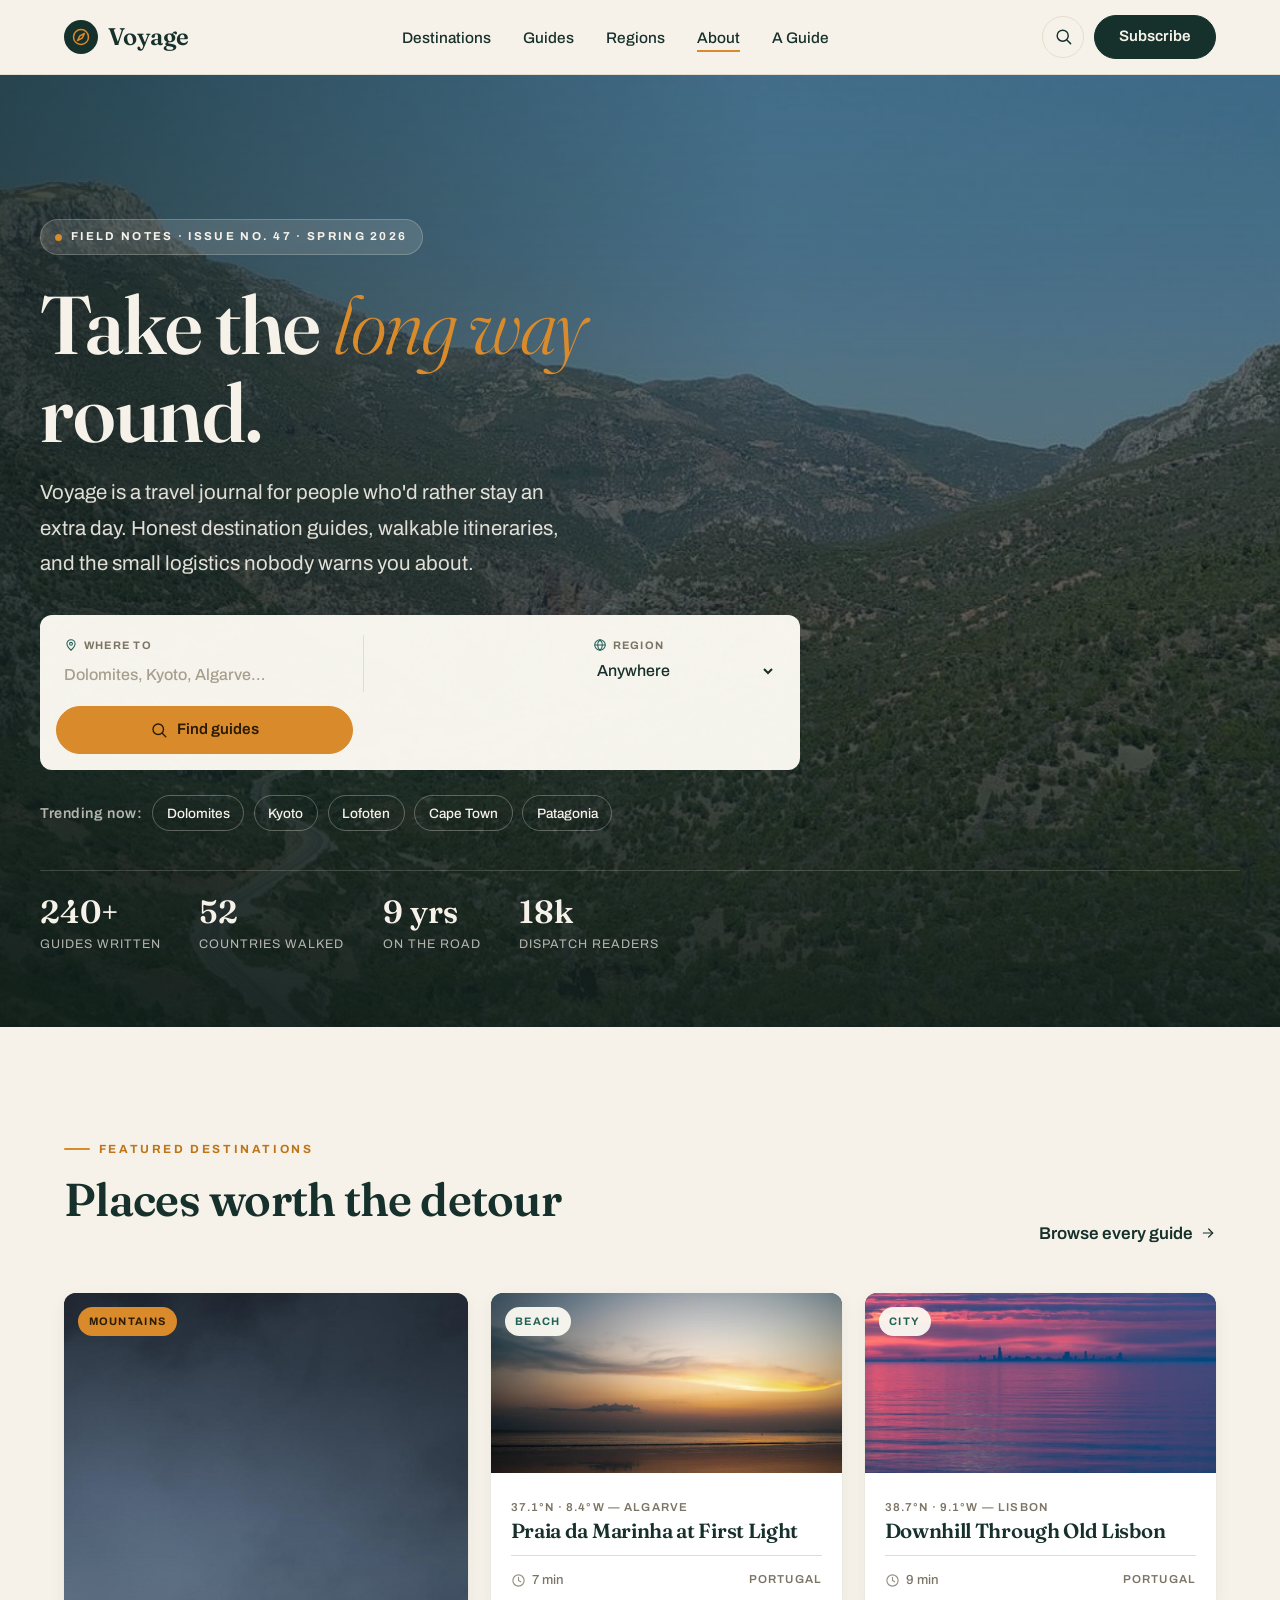
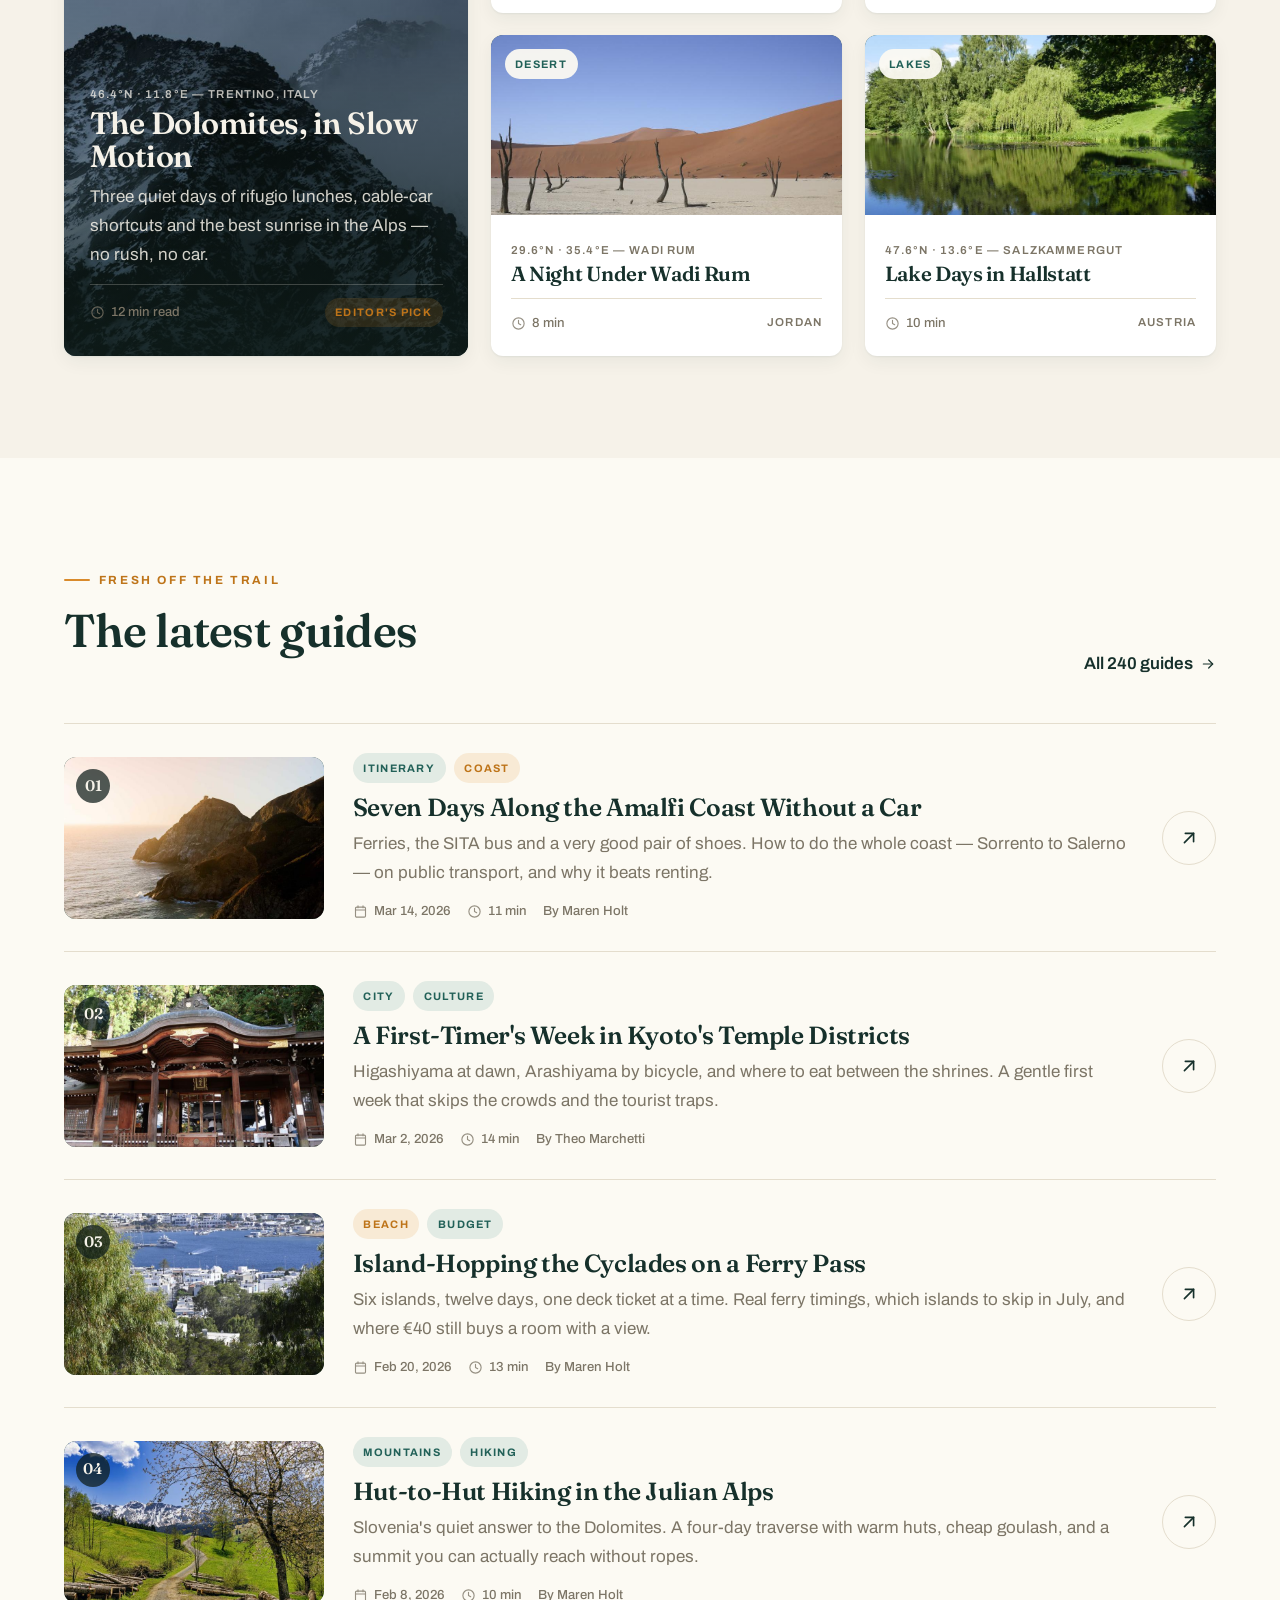
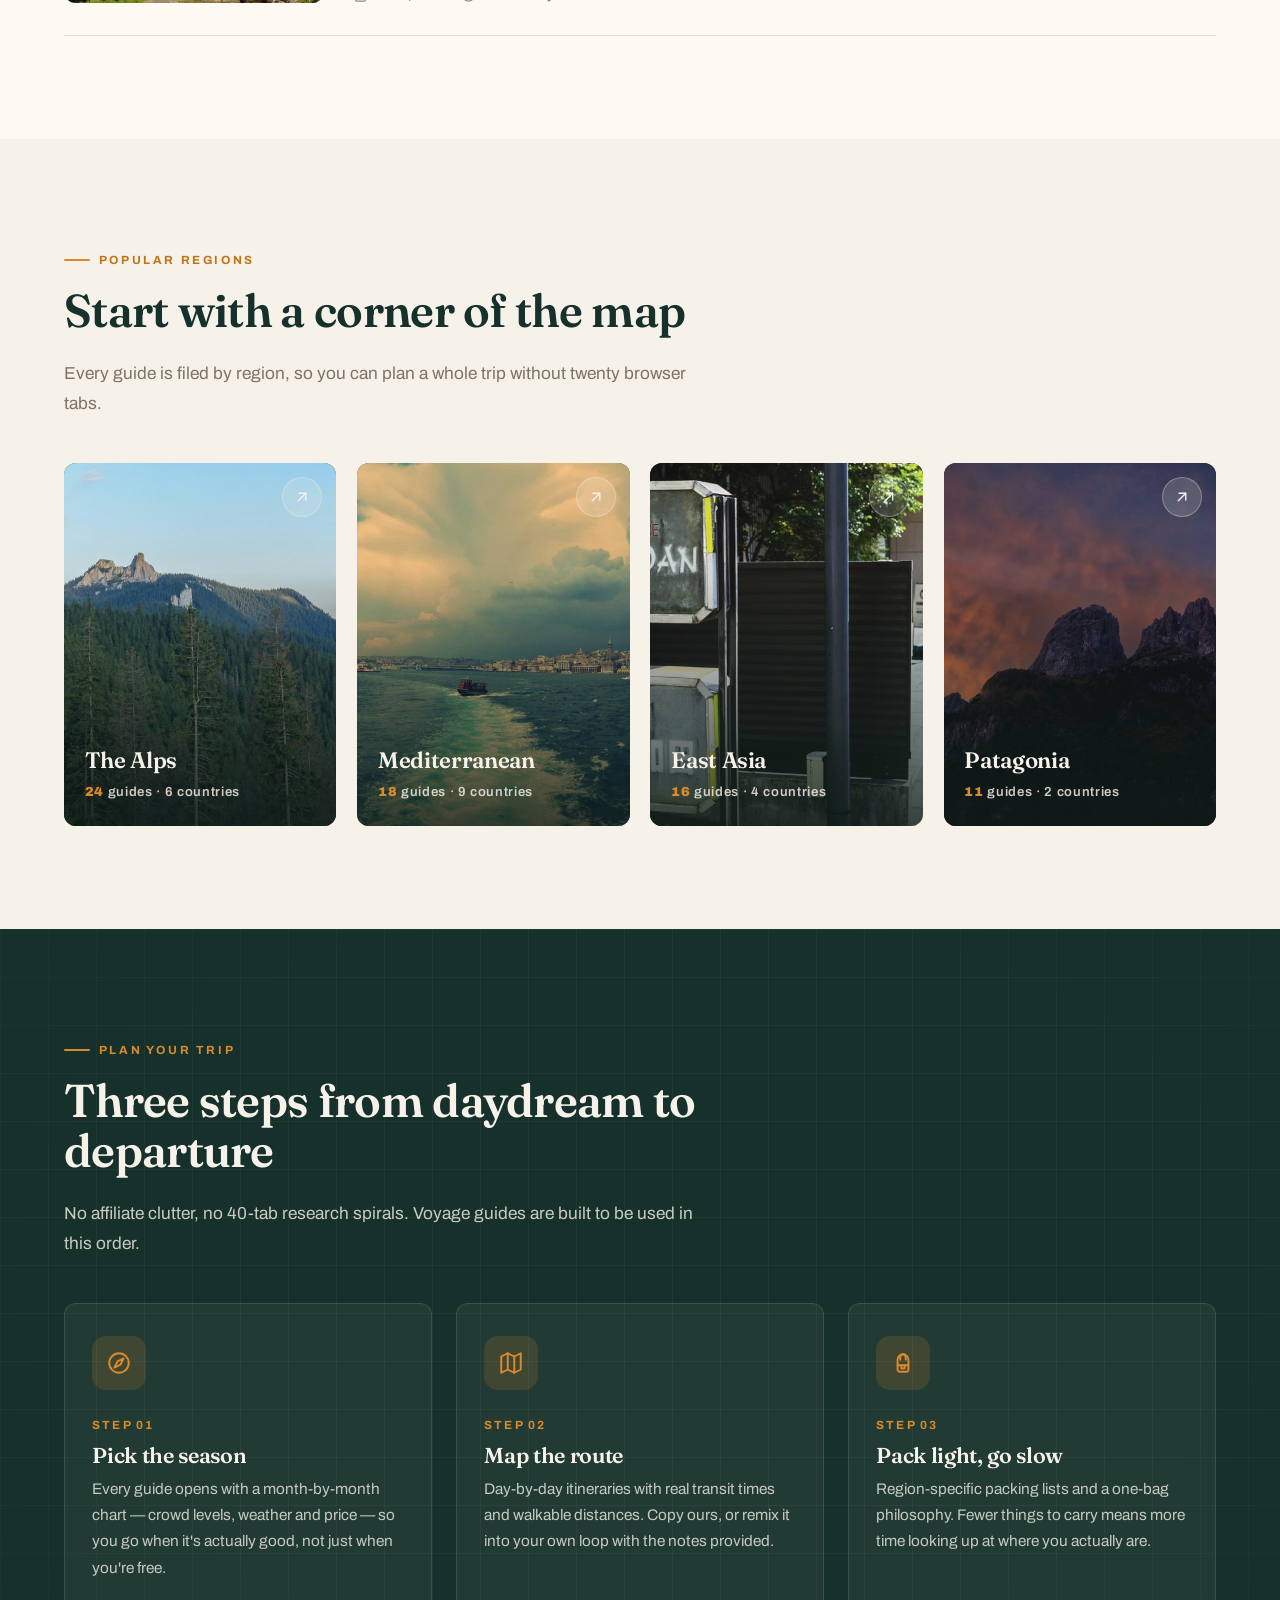
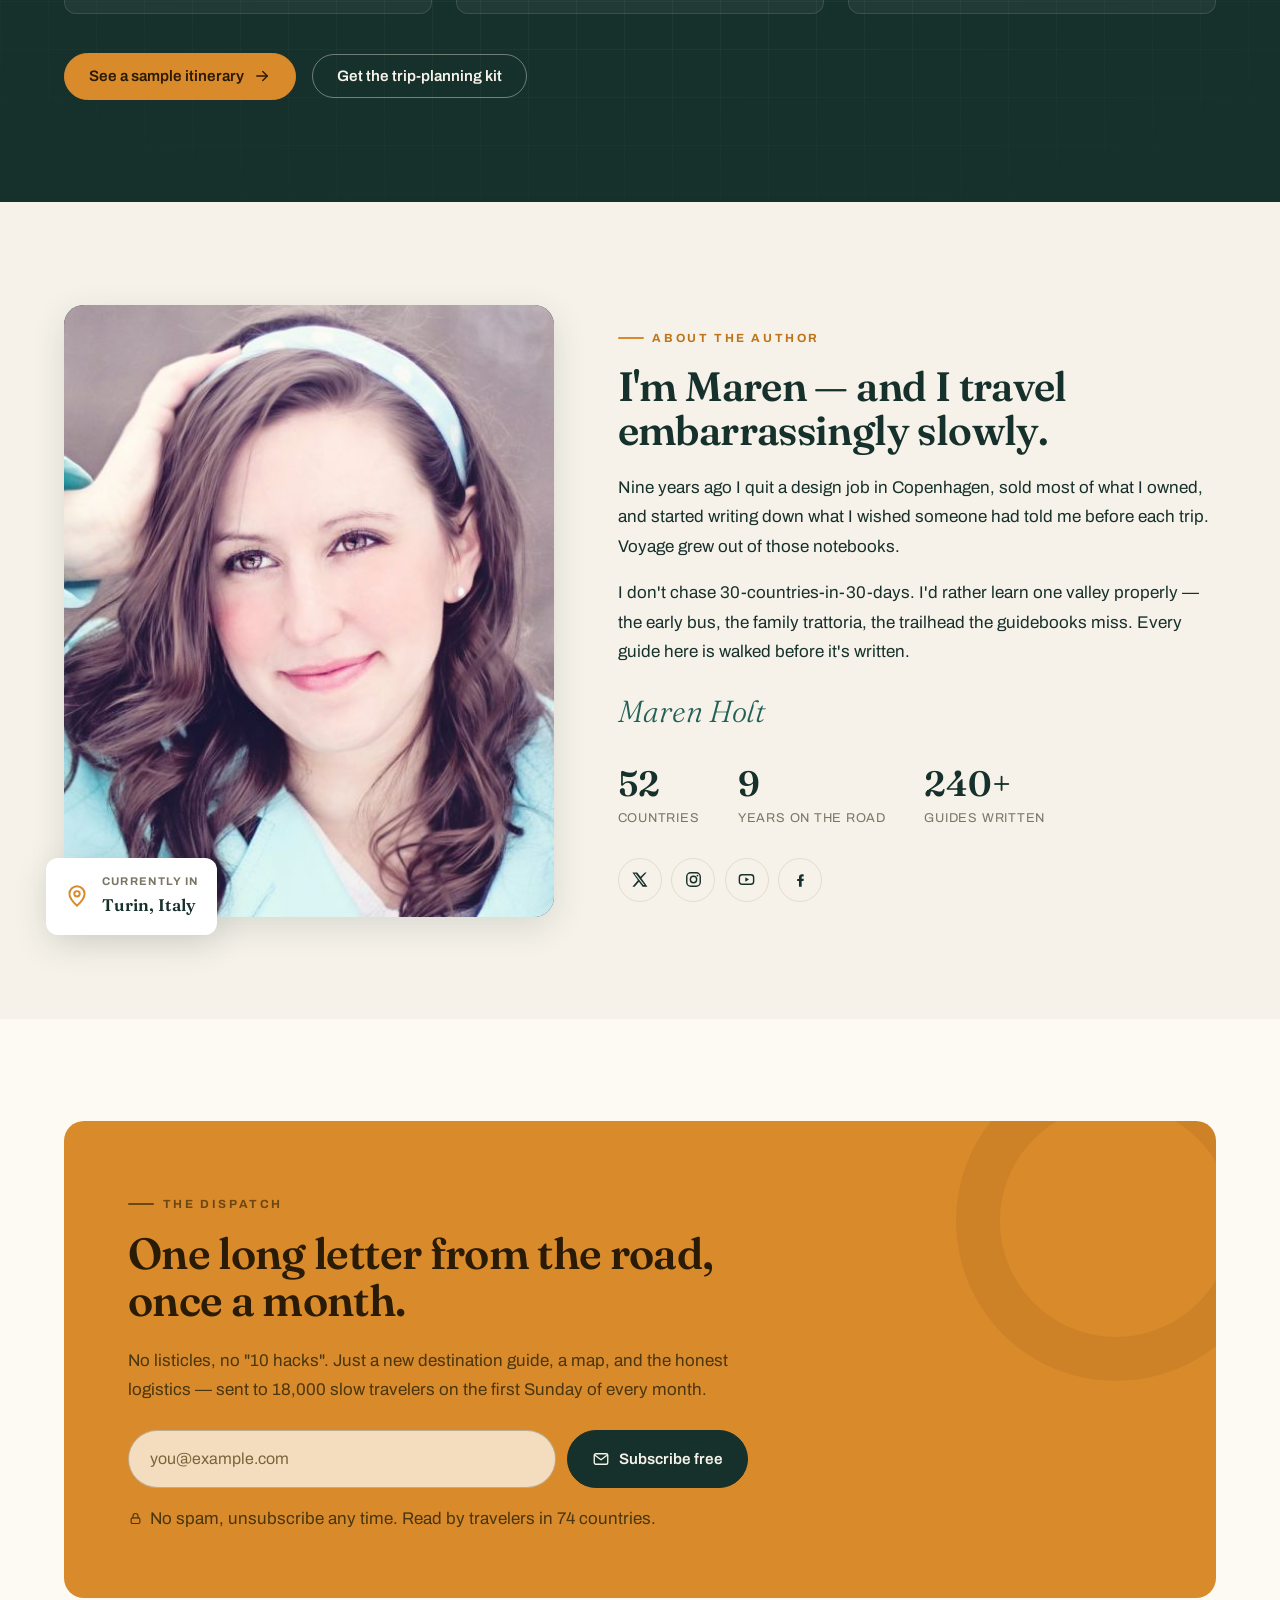
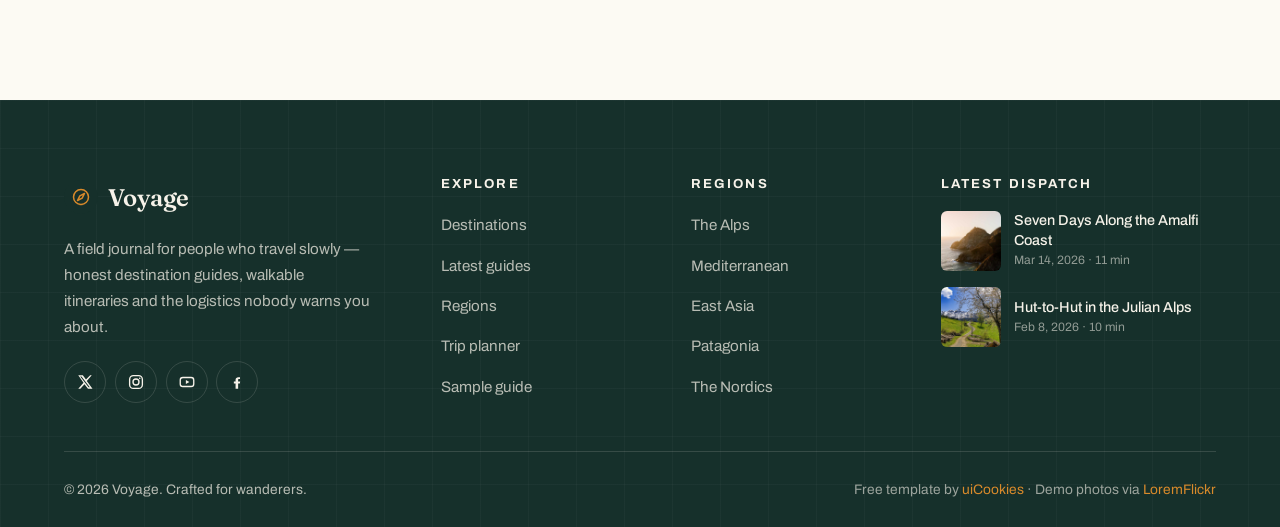
==== index.html @ cae3eca2 "Add files via upload" ====
<!DOCTYPE html>
<html lang="en">
<head>
  <meta charset="utf-8">
  <meta name="viewport" content="width=device-width, initial-scale=1">
  <title>Voyage &mdash; Free Travel Guide &amp; Blog Template by uiCookies</title>
  <meta name="description" content="Voyage is a free, wanderlust-styled travel guide and blog template built on Bootstrap 5 — destination guides, day-by-day itineraries, and a field-journal design. Dependency-free and easy to customize.">
  <meta name="keywords" content="free travel template, travel blog template, travel guide website, bootstrap 5 travel theme, uicookies">

  <meta property="og:type" content="website">
  <meta property="og:title" content="Voyage — Free Travel Guide & Blog Template">
  <meta property="og:description" content="A field journal for slow travelers — destinations, itineraries and honest tips.">
  <meta property="og:image" content="img/hero.jpg">

  <link rel="preconnect" href="https://fonts.googleapis.com">
  <link rel="preconnect" href="https://fonts.gstatic.com" crossorigin>
  <link href="https://fonts.googleapis.com/css2?family=Fraunces:ital,opsz,wght@0,9..144,300..700;1,9..144,300..600&family=Archivo:wght@400;500;600;700&display=swap" rel="stylesheet">

  <link rel="stylesheet" href="css/vendor/bootstrap.min.css">
  <link rel="stylesheet" href="css/style.css">
</head>
<body>

  <a class="skip-link" href="#main">Skip to content</a>

  <!-- ===== SVG icon sprite (inline, CSP-safe) ===== -->
  <svg width="0" height="0" style="position:absolute" aria-hidden="true" focusable="false">
    <defs>
      <g id="def-stroke" fill="none" stroke="currentColor" stroke-width="1.8" stroke-linecap="round" stroke-linejoin="round"></g>
    </defs>
    <symbol id="i-compass" viewBox="0 0 24 24" fill="none" stroke="currentColor" stroke-width="1.8" stroke-linecap="round" stroke-linejoin="round"><circle cx="12" cy="12" r="9"/><polygon points="16.2 7.8 13.4 13.4 7.8 16.2 10.6 10.6"/></symbol>
    <symbol id="i-search" viewBox="0 0 24 24" fill="none" stroke="currentColor" stroke-width="1.8" stroke-linecap="round" stroke-linejoin="round"><circle cx="11" cy="11" r="7"/><line x1="21" y1="21" x2="16.65" y2="16.65"/></symbol>
    <symbol id="i-pin" viewBox="0 0 24 24" fill="none" stroke="currentColor" stroke-width="1.8" stroke-linecap="round" stroke-linejoin="round"><path d="M12 21s-7-6.3-7-11a7 7 0 0 1 14 0c0 4.7-7 11-7 11z"/><circle cx="12" cy="10" r="2.5"/></symbol>
    <symbol id="i-arrow" viewBox="0 0 24 24" fill="none" stroke="currentColor" stroke-width="1.8" stroke-linecap="round" stroke-linejoin="round"><line x1="5" y1="12" x2="19" y2="12"/><polyline points="13 6 19 12 13 18"/></symbol>
    <symbol id="i-arrow-ur" viewBox="0 0 24 24" fill="none" stroke="currentColor" stroke-width="1.8" stroke-linecap="round" stroke-linejoin="round"><line x1="7" y1="17" x2="17" y2="7"/><polyline points="8 7 17 7 17 16"/></symbol>
    <symbol id="i-clock" viewBox="0 0 24 24" fill="none" stroke="currentColor" stroke-width="1.8" stroke-linecap="round" stroke-linejoin="round"><circle cx="12" cy="12" r="9"/><polyline points="12 7 12 12 15.5 14"/></symbol>
    <symbol id="i-calendar" viewBox="0 0 24 24" fill="none" stroke="currentColor" stroke-width="1.8" stroke-linecap="round" stroke-linejoin="round"><rect x="4" y="5" width="16" height="16" rx="2"/><line x1="4" y1="9.5" x2="20" y2="9.5"/><line x1="8" y1="3" x2="8" y2="6"/><line x1="16" y1="3" x2="16" y2="6"/></symbol>
    <symbol id="i-map" viewBox="0 0 24 24" fill="none" stroke="currentColor" stroke-width="1.8" stroke-linecap="round" stroke-linejoin="round"><polygon points="3 6 9 3 15 6 21 3 21 18 15 21 9 18 3 21"/><line x1="9" y1="3" x2="9" y2="18"/><line x1="15" y1="6" x2="15" y2="21"/></symbol>
    <symbol id="i-backpack" viewBox="0 0 24 24" fill="none" stroke="currentColor" stroke-width="1.8" stroke-linecap="round" stroke-linejoin="round"><path d="M7 9a5 5 0 0 1 10 0v9a2 2 0 0 1-2 2H9a2 2 0 0 1-2-2z"/><path d="M9.5 9V6.5a2.5 2.5 0 0 1 5 0V9"/><path d="M7 14h10"/><path d="M10.5 14v3h3v-3"/></symbol>
    <symbol id="i-check" viewBox="0 0 24 24" fill="none" stroke="currentColor" stroke-width="2" stroke-linecap="round" stroke-linejoin="round"><polyline points="4 12.5 9 17.5 20 6.5"/></symbol>
    <symbol id="i-mail" viewBox="0 0 24 24" fill="none" stroke="currentColor" stroke-width="1.8" stroke-linecap="round" stroke-linejoin="round"><rect x="3" y="5" width="18" height="14" rx="2"/><polyline points="4 7 12 13 20 7"/></symbol>
    <symbol id="i-lock" viewBox="0 0 24 24" fill="none" stroke="currentColor" stroke-width="1.8" stroke-linecap="round" stroke-linejoin="round"><rect x="5" y="11" width="14" height="9" rx="2"/><path d="M8 11V8a4 4 0 0 1 8 0v3"/></symbol>
    <symbol id="i-info" viewBox="0 0 24 24" fill="none" stroke="currentColor" stroke-width="1.8" stroke-linecap="round" stroke-linejoin="round"><circle cx="12" cy="12" r="9"/><line x1="12" y1="11" x2="12" y2="16"/><circle cx="12" cy="8" r="1" fill="currentColor" stroke="none"/></symbol>
    <symbol id="i-menu" viewBox="0 0 24 24" fill="none" stroke="currentColor" stroke-width="1.9" stroke-linecap="round"><line x1="4" y1="7" x2="20" y2="7"/><line x1="4" y1="12" x2="20" y2="12"/><line x1="4" y1="17" x2="14" y2="17"/></symbol>
    <symbol id="i-close" viewBox="0 0 24 24" fill="none" stroke="currentColor" stroke-width="1.9" stroke-linecap="round"><line x1="6" y1="6" x2="18" y2="18"/><line x1="18" y1="6" x2="6" y2="18"/></symbol>
    <symbol id="i-x" viewBox="0 0 24 24"><path fill="currentColor" d="M18.9 3H21l-6.6 7.5L22 21h-6l-4.7-6.1L5.8 21H3l7-8L3 3h6.1l4.2 5.6L18.9 3zm-2.1 16h1.6L7.3 4.6H5.6L16.8 19z"/></symbol>
    <symbol id="i-ig" viewBox="0 0 24 24" fill="none" stroke="currentColor" stroke-width="1.8"><rect x="3.5" y="3.5" width="17" height="17" rx="5"/><circle cx="12" cy="12" r="4"/><circle cx="17" cy="7" r="1.1" fill="currentColor" stroke="none"/></symbol>
    <symbol id="i-fb" viewBox="0 0 24 24"><path fill="currentColor" d="M13.5 21v-7h2.3l.4-2.8h-2.7V9.4c0-.8.2-1.3 1.4-1.3H16V5.6c-.3 0-1.2-.1-2.2-.1-2.2 0-3.7 1.3-3.7 3.8v2.1H7.8V14h2.3v7z"/></symbol>
    <symbol id="i-yt" viewBox="0 0 24 24" fill="none" stroke="currentColor" stroke-width="1.8" stroke-linejoin="round"><rect x="3" y="6" width="18" height="12" rx="3.5"/><polygon points="10.5 9.2 15.2 12 10.5 14.8" fill="currentColor" stroke="none"/></symbol>
    <symbol id="i-globe" viewBox="0 0 24 24" fill="none" stroke="currentColor" stroke-width="1.8" stroke-linecap="round" stroke-linejoin="round"><circle cx="12" cy="12" r="9"/><path d="M3 12h18"/><path d="M12 3c2.6 2.5 4 5.6 4 9s-1.4 6.5-4 9c-2.6-2.5-4-5.6-4-9s1.4-6.5 4-9z"/></symbol>
  </svg>

  <!-- ===== Header ===== -->
  <header class="site-header" id="top">
    <div class="wrap">
      <nav class="nav" aria-label="Primary">
        <a class="brand" href="index.html">
          <span class="mark"><svg aria-hidden="true"><use href="#i-compass"/></svg></span>
          Voyage
        </a>
        <ul class="nav-menu">
          <li><a href="#destinations" class="active">Destinations</a></li>
          <li><a href="#guides">Guides</a></li>
          <li><a href="#regions">Regions</a></li>
          <li><a href="#author">About</a></li>
          <li><a href="post.html">A Guide</a></li>
        </ul>
        <div class="nav-actions">
          <button class="icon-btn" type="button" aria-label="Search destinations"><svg aria-hidden="true"><use href="#i-search"/></svg></button>
          <a href="#dispatch" class="btn btn-ink">Subscribe</a>
          <button class="nav-toggle" type="button" id="navToggle" aria-label="Open menu" aria-expanded="false" aria-controls="mobileNav">
            <svg aria-hidden="true"><use href="#i-menu"/></svg>
          </button>
        </div>
      </nav>
    </div>
  </header>

  <!-- Mobile nav panel -->
  <div class="mobile-nav" id="mobileNav" aria-hidden="true">
    <button class="mobile-close" type="button" id="navClose" aria-label="Close menu"><svg aria-hidden="true"><use href="#i-close"/></svg></button>
    <a href="#destinations">Destinations</a>
    <a href="#guides">Guides</a>
    <a href="#regions">Regions</a>
    <a href="#author">About</a>
    <a href="post.html">Read a Guide</a>
    <a href="#dispatch" class="btn btn-primary">Subscribe to The Dispatch</a>
  </div>

  <main id="main">

    <!-- ===== Hero ===== -->
    <section class="hero" aria-labelledby="hero-title">
      <div class="hero-media">
        <img src="img/hero.jpg" alt="Golden morning light over a jagged alpine valley with a winding trail below the peaks">
      </div>
      <div class="wrap hero-inner">
        <span class="hero-badge"><span class="dot"></span> Field notes · Issue No. 47 · Spring 2026</span>
        <h1 id="hero-title">Take the <em>long way</em> round.</h1>
        <p class="hero-lead">Voyage is a travel journal for people who'd rather stay an extra day. Honest destination guides, walkable itineraries, and the small logistics nobody warns you about.</p>

        <form class="search-card" role="search" aria-label="Find a destination guide">
          <div class="search-field">
            <label for="q-where"><svg aria-hidden="true"><use href="#i-pin"/></svg> Where to</label>
            <input type="text" id="q-where" name="where" placeholder="Dolomites, Kyoto, Algarve…" autocomplete="off">
          </div>
          <div class="search-divider" aria-hidden="true"></div>
          <div class="search-field">
            <label for="q-region"><svg aria-hidden="true"><use href="#i-globe"/></svg> Region</label>
            <select id="q-region" name="region">
              <option value="">Anywhere</option>
              <option>The Alps</option>
              <option>Mediterranean Coast</option>
              <option>East Asia</option>
              <option>Patagonia &amp; the Andes</option>
              <option>The Nordics</option>
              <option>Southeast Asia</option>
            </select>
          </div>
          <button class="btn btn-primary" type="submit"><svg aria-hidden="true"><use href="#i-search"/></svg> Find guides</button>
        </form>

        <div class="hero-trending">
          <span class="lbl">Trending now:</span>
          <a href="#destinations" class="chip">Dolomites</a>
          <a href="#destinations" class="chip">Kyoto</a>
          <a href="#destinations" class="chip">Lofoten</a>
          <a href="#destinations" class="chip">Cape Town</a>
          <a href="#destinations" class="chip">Patagonia</a>
        </div>

        <div class="hero-stats">
          <div><div class="num">240+</div><div class="lbl">Guides written</div></div>
          <div><div class="num">52</div><div class="lbl">Countries walked</div></div>
          <div><div class="num">9 yrs</div><div class="lbl">On the road</div></div>
          <div><div class="num">18k</div><div class="lbl">Dispatch readers</div></div>
        </div>
      </div>
    </section>

    <!-- ===== Featured Destinations ===== -->
    <section class="section" id="destinations" aria-labelledby="dest-title">
      <div class="wrap">
        <div class="section-head section-head--split reveal">
          <div class="head-copy">
            <span class="kicker">Featured destinations</span>
            <h2 id="dest-title">Places worth the detour</h2>
          </div>
          <a href="#guides" class="textlink">Browse every guide <svg aria-hidden="true"><use href="#i-arrow"/></svg></a>
        </div>

        <div class="featured-grid reveal">
          <!-- Tall feature -->
          <article class="dest-card dest-card--feature">
            <div class="frame">
              <img src="img/feat-1.jpg" alt="Sunlit limestone spires of the Dolomites rising above a green meadow">
              <span class="tag">Mountains</span>
            </div>
            <div class="body">
              <span class="coords">46.4°N · 11.8°E — Trentino, Italy</span>
              <h3><a href="post.html">The Dolomites, in Slow Motion</a></h3>
              <p>Three quiet days of rifugio lunches, cable-car shortcuts and the best sunrise in the Alps — no rush, no car.</p>
              <div class="card-foot">
                <span class="meta"><span class="meta-item"><svg aria-hidden="true"><use href="#i-clock"/></svg> 12 min read</span></span>
                <span class="tag tag--sun">Editor's pick</span>
              </div>
            </div>
          </article>

          <article class="dest-card">
            <div class="frame">
              <img src="img/feat-2.jpg" alt="Turquoise water below golden cliffs on a hidden Algarve beach">
              <span class="tag">Beach</span>
            </div>
            <div class="body">
              <span class="coords">37.1°N · 8.4°W — Algarve</span>
              <h3><a href="post.html">Praia da Marinha at First Light</a></h3>
              <div class="card-foot">
                <span class="meta"><span class="meta-item"><svg aria-hidden="true"><use href="#i-clock"/></svg> 7 min</span></span>
                <span class="coords">Portugal</span>
              </div>
            </div>
          </article>

          <article class="dest-card">
            <div class="frame">
              <img src="img/feat-3.jpg" alt="A narrow, lamplit old-town street winding between tall pastel buildings">
              <span class="tag">City</span>
            </div>
            <div class="body">
              <span class="coords">38.7°N · 9.1°W — Lisbon</span>
              <h3><a href="post.html">Downhill Through Old Lisbon</a></h3>
              <div class="card-foot">
                <span class="meta"><span class="meta-item"><svg aria-hidden="true"><use href="#i-clock"/></svg> 9 min</span></span>
                <span class="coords">Portugal</span>
              </div>
            </div>
          </article>

          <article class="dest-card">
            <div class="frame">
              <img src="img/feat-4.jpg" alt="Red desert canyon walls glowing at dusk under a wide sky">
              <span class="tag">Desert</span>
            </div>
            <div class="body">
              <span class="coords">29.6°N · 35.4°E — Wadi Rum</span>
              <h3><a href="post.html">A Night Under Wadi Rum</a></h3>
              <div class="card-foot">
                <span class="meta"><span class="meta-item"><svg aria-hidden="true"><use href="#i-clock"/></svg> 8 min</span></span>
                <span class="coords">Jordan</span>
              </div>
            </div>
          </article>

          <article class="dest-card">
            <div class="frame">
              <img src="img/feat-5.jpg" alt="A still mountain lake mirroring pine forest and distant peaks">
              <span class="tag">Lakes</span>
            </div>
            <div class="body">
              <span class="coords">47.6°N · 13.6°E — Salzkammergut</span>
              <h3><a href="post.html">Lake Days in Hallstatt</a></h3>
              <div class="card-foot">
                <span class="meta"><span class="meta-item"><svg aria-hidden="true"><use href="#i-clock"/></svg> 10 min</span></span>
                <span class="coords">Austria</span>
              </div>
            </div>
          </article>
        </div>
      </div>
    </section>

    <!-- ===== Latest Guides ===== -->
    <section class="section guides" id="guides" aria-labelledby="guides-title">
      <div class="wrap">
        <div class="section-head section-head--split reveal">
          <div class="head-copy">
            <span class="kicker">Fresh off the trail</span>
            <h2 id="guides-title">The latest guides</h2>
          </div>
          <a href="#" class="textlink">All 240 guides <svg aria-hidden="true"><use href="#i-arrow"/></svg></a>
        </div>

        <div class="guide-list reveal">
          <article class="guide-row">
            <a class="guide-thumb" href="post.html" aria-label="Read: Seven Days Along the Amalfi Coast Without a Car">
              <img src="img/guide-1.jpg" alt="A pastel coastal town clinging to steep cliffs above the sea">
              <span class="num">01</span>
            </a>
            <div class="guide-body">
              <div class="guide-tags"><span class="tag">Itinerary</span> <span class="tag tag--sun">Coast</span></div>
              <h3><a href="post.html">Seven Days Along the Amalfi Coast Without a Car</a></h3>
              <p>Ferries, the SITA bus and a very good pair of shoes. How to do the whole coast — Sorrento to Salerno — on public transport, and why it beats renting.</p>
              <div class="meta">
                <span class="meta-item"><svg aria-hidden="true"><use href="#i-calendar"/></svg> Mar 14, 2026</span>
                <span class="meta-item"><svg aria-hidden="true"><use href="#i-clock"/></svg> 11 min</span>
                <span class="meta-item">By Maren Holt</span>
              </div>
            </div>
            <div class="guide-cta">
              <a href="post.html" class="arrow-round" aria-label="Read the Amalfi Coast guide"><svg aria-hidden="true"><use href="#i-arrow-ur"/></svg></a>
            </div>
          </article>

          <article class="guide-row">
            <a class="guide-thumb" href="post.html" aria-label="Read: A First-Timer's Week in Kyoto's Temple Districts">
              <img src="img/guide-2.jpg" alt="A wooden temple gate framed by autumn maple leaves">
              <span class="num">02</span>
            </a>
            <div class="guide-body">
              <div class="guide-tags"><span class="tag">City</span> <span class="tag">Culture</span></div>
              <h3><a href="post.html">A First-Timer's Week in Kyoto's Temple Districts</a></h3>
              <p>Higashiyama at dawn, Arashiyama by bicycle, and where to eat between the shrines. A gentle first week that skips the crowds and the tourist traps.</p>
              <div class="meta">
                <span class="meta-item"><svg aria-hidden="true"><use href="#i-calendar"/></svg> Mar 2, 2026</span>
                <span class="meta-item"><svg aria-hidden="true"><use href="#i-clock"/></svg> 14 min</span>
                <span class="meta-item">By Theo Marchetti</span>
              </div>
            </div>
            <div class="guide-cta">
              <a href="post.html" class="arrow-round" aria-label="Read the Kyoto guide"><svg aria-hidden="true"><use href="#i-arrow-ur"/></svg></a>
            </div>
          </article>

          <article class="guide-row">
            <a class="guide-thumb" href="post.html" aria-label="Read: Island-Hopping the Cyclades on a Ferry Pass">
              <img src="img/guide-3.jpg" alt="A whitewashed island village above a bright blue bay">
              <span class="num">03</span>
            </a>
            <div class="guide-body">
              <div class="guide-tags"><span class="tag tag--sun">Beach</span> <span class="tag">Budget</span></div>
              <h3><a href="post.html">Island-Hopping the Cyclades on a Ferry Pass</a></h3>
              <p>Six islands, twelve days, one deck ticket at a time. Real ferry timings, which islands to skip in July, and where €40 still buys a room with a view.</p>
              <div class="meta">
                <span class="meta-item"><svg aria-hidden="true"><use href="#i-calendar"/></svg> Feb 20, 2026</span>
                <span class="meta-item"><svg aria-hidden="true"><use href="#i-clock"/></svg> 13 min</span>
                <span class="meta-item">By Maren Holt</span>
              </div>
            </div>
            <div class="guide-cta">
              <a href="post.html" class="arrow-round" aria-label="Read the Cyclades guide"><svg aria-hidden="true"><use href="#i-arrow-ur"/></svg></a>
            </div>
          </article>

          <article class="guide-row">
            <a class="guide-thumb" href="post.html" aria-label="Read: Hut-to-Hut Hiking in the Julian Alps">
              <img src="img/guide-4.jpg" alt="A small mountain village of stone houses beneath green summer peaks">
              <span class="num">04</span>
            </a>
            <div class="guide-body">
              <div class="guide-tags"><span class="tag">Mountains</span> <span class="tag">Hiking</span></div>
              <h3><a href="post.html">Hut-to-Hut Hiking in the Julian Alps</a></h3>
              <p>Slovenia's quiet answer to the Dolomites. A four-day traverse with warm huts, cheap goulash, and a summit you can actually reach without ropes.</p>
              <div class="meta">
                <span class="meta-item"><svg aria-hidden="true"><use href="#i-calendar"/></svg> Feb 8, 2026</span>
                <span class="meta-item"><svg aria-hidden="true"><use href="#i-clock"/></svg> 10 min</span>
                <span class="meta-item">By Maren Holt</span>
              </div>
            </div>
            <div class="guide-cta">
              <a href="post.html" class="arrow-round" aria-label="Read the Julian Alps guide"><svg aria-hidden="true"><use href="#i-arrow-ur"/></svg></a>
            </div>
          </article>
        </div>
      </div>
    </section>

    <!-- ===== Popular Regions ===== -->
    <section class="section" id="regions" aria-labelledby="regions-title">
      <div class="wrap">
        <div class="section-head reveal">
          <span class="kicker">Popular regions</span>
          <h2 id="regions-title">Start with a corner of the map</h2>
          <p>Every guide is filed by region, so you can plan a whole trip without twenty browser tabs.</p>
        </div>

        <div class="regions-grid reveal">
          <a class="region-card" href="#guides">
            <img src="img/region-alps.jpg" alt="Snow-dusted alpine peaks under a clear sky">
            <span class="go"><svg aria-hidden="true"><use href="#i-arrow-ur"/></svg></span>
            <div class="region-body">
              <h3>The Alps</h3>
              <span class="count"><b>24</b> guides · 6 countries</span>
            </div>
          </a>
          <a class="region-card" href="#guides">
            <img src="img/region-coast.jpg" alt="A sweep of Mediterranean coastline meeting clear blue water">
            <span class="go"><svg aria-hidden="true"><use href="#i-arrow-ur"/></svg></span>
            <div class="region-body">
              <h3>Mediterranean</h3>
              <span class="count"><b>18</b> guides · 9 countries</span>
            </div>
          </a>
          <a class="region-card" href="#guides">
            <img src="img/region-asia.jpg" alt="A dense city skyline glowing at blue hour">
            <span class="go"><svg aria-hidden="true"><use href="#i-arrow-ur"/></svg></span>
            <div class="region-body">
              <h3>East Asia</h3>
              <span class="count"><b>16</b> guides · 4 countries</span>
            </div>
          </a>
          <a class="region-card" href="#guides">
            <img src="img/region-andes.jpg" alt="Jagged Patagonian mountains rising over open grassland">
            <span class="go"><svg aria-hidden="true"><use href="#i-arrow-ur"/></svg></span>
            <div class="region-body">
              <h3>Patagonia</h3>
              <span class="count"><b>11</b> guides · 2 countries</span>
            </div>
          </a>
        </div>
      </div>
    </section>

    <!-- ===== Plan Your Trip band ===== -->
    <section class="section plan" id="plan" aria-labelledby="plan-title">
      <div class="wrap">
        <div class="section-head reveal">
          <span class="kicker">Plan your trip</span>
          <h2 id="plan-title">Three steps from daydream to departure</h2>
          <p>No affiliate clutter, no 40-tab research spirals. Voyage guides are built to be used in this order.</p>
        </div>
        <div class="plan-grid reveal">
          <div class="plan-step">
            <div class="step-icon"><svg aria-hidden="true"><use href="#i-compass"/></svg></div>
            <span class="step-no">Step 01</span>
            <h3>Pick the season</h3>
            <p>Every guide opens with a month-by-month chart — crowd levels, weather and price — so you go when it's actually good, not just when you're free.</p>
          </div>
          <div class="plan-step">
            <div class="step-icon"><svg aria-hidden="true"><use href="#i-map"/></svg></div>
            <span class="step-no">Step 02</span>
            <h3>Map the route</h3>
            <p>Day-by-day itineraries with real transit times and walkable distances. Copy ours, or remix it into your own loop with the notes provided.</p>
          </div>
          <div class="plan-step">
            <div class="step-icon"><svg aria-hidden="true"><use href="#i-backpack"/></svg></div>
            <span class="step-no">Step 03</span>
            <h3>Pack light, go slow</h3>
            <p>Region-specific packing lists and a one-bag philosophy. Fewer things to carry means more time looking up at where you actually are.</p>
          </div>
        </div>
        <div class="plan-cta reveal">
          <a href="post.html" class="btn btn-primary">See a sample itinerary <svg aria-hidden="true"><use href="#i-arrow"/></svg></a>
          <a href="#dispatch" class="btn btn-ghost-light">Get the trip-planning kit</a>
        </div>
      </div>
    </section>

    <!-- ===== About the Author ===== -->
    <section class="section author" id="author" aria-labelledby="author-title">
      <div class="wrap">
        <div class="author-grid">
          <div class="author-portrait reveal">
            <div class="photo"><img src="img/author.jpg" alt="Portrait of Maren Holt, founder and lead writer of Voyage"></div>
            <div class="pin">
              <svg aria-hidden="true"><use href="#i-pin"/></svg>
              <div>
                <div class="t">Currently in</div>
                <div class="v">Turin, Italy</div>
              </div>
            </div>
          </div>
          <div class="author-copy reveal">
            <span class="kicker">About the author</span>
            <h2 id="author-title">I'm Maren — and I travel embarrassingly slowly.</h2>
            <p>Nine years ago I quit a design job in Copenhagen, sold most of what I owned, and started writing down what I wished someone had told me before each trip. Voyage grew out of those notebooks.</p>
            <p>I don't chase 30-countries-in-30-days. I'd rather learn one valley properly — the early bus, the family trattoria, the trailhead the guidebooks miss. Every guide here is walked before it's written.</p>
            <p class="signature">Maren Holt</p>
            <div class="author-stats">
              <div><div class="num">52</div><div class="lbl">Countries</div></div>
              <div><div class="num">9</div><div class="lbl">Years on the road</div></div>
              <div><div class="num">240+</div><div class="lbl">Guides written</div></div>
            </div>
            <div class="author-social">
              <a href="#" aria-label="Voyage on X"><svg aria-hidden="true"><use href="#i-x"/></svg></a>
              <a href="#" aria-label="Voyage on Instagram"><svg aria-hidden="true"><use href="#i-ig"/></svg></a>
              <a href="#" aria-label="Voyage on YouTube"><svg aria-hidden="true"><use href="#i-yt"/></svg></a>
              <a href="#" aria-label="Voyage on Facebook"><svg aria-hidden="true"><use href="#i-fb"/></svg></a>
            </div>
          </div>
        </div>
      </div>
    </section>

    <!-- ===== Newsletter / Dispatch ===== -->
    <section class="section dispatch" id="dispatch" aria-labelledby="dispatch-title">
      <div class="wrap">
        <div class="dispatch-card reveal">
          <div class="dispatch-inner">
            <span class="kicker">The Dispatch</span>
            <h2 id="dispatch-title">One long letter from the road, once a month.</h2>
            <p>No listicles, no "10 hacks". Just a new destination guide, a map, and the honest logistics — sent to 18,000 slow travelers on the first Sunday of every month.</p>
            <form class="dispatch-form" aria-label="Subscribe to The Dispatch">
              <label for="news-email" class="sr-only">Email address</label>
              <input type="email" id="news-email" name="email" placeholder="you@example.com" required>
              <button class="btn btn-ink" type="submit"><svg aria-hidden="true"><use href="#i-mail"/></svg> Subscribe free</button>
            </form>
            <p class="dispatch-note"><svg aria-hidden="true"><use href="#i-lock"/></svg> No spam, unsubscribe any time. Read by travelers in 74 countries.</p>
          </div>
        </div>
      </div>
    </section>

  </main>

  <!-- ===== Footer ===== -->
  <footer class="site-footer">
    <div class="wrap">
      <div class="footer-top">
        <div class="footer-brand">
          <a class="brand" href="index.html">
            <span class="mark"><svg aria-hidden="true"><use href="#i-compass"/></svg></span>
            Voyage
          </a>
          <p>A field journal for people who travel slowly — honest destination guides, walkable itineraries and the logistics nobody warns you about.</p>
          <div class="footer-social">
            <a href="#" aria-label="Voyage on X"><svg aria-hidden="true"><use href="#i-x"/></svg></a>
            <a href="#" aria-label="Voyage on Instagram"><svg aria-hidden="true"><use href="#i-ig"/></svg></a>
            <a href="#" aria-label="Voyage on YouTube"><svg aria-hidden="true"><use href="#i-yt"/></svg></a>
            <a href="#" aria-label="Voyage on Facebook"><svg aria-hidden="true"><use href="#i-fb"/></svg></a>
          </div>
        </div>
        <div class="footer-col">
          <h4>Explore</h4>
          <ul>
            <li><a href="#destinations">Destinations</a></li>
            <li><a href="#guides">Latest guides</a></li>
            <li><a href="#regions">Regions</a></li>
            <li><a href="#plan">Trip planner</a></li>
            <li><a href="post.html">Sample guide</a></li>
          </ul>
        </div>
        <div class="footer-col">
          <h4>Regions</h4>
          <ul>
            <li><a href="#regions">The Alps</a></li>
            <li><a href="#regions">Mediterranean</a></li>
            <li><a href="#regions">East Asia</a></li>
            <li><a href="#regions">Patagonia</a></li>
            <li><a href="#regions">The Nordics</a></li>
          </ul>
        </div>
        <div class="footer-col">
          <h4>Latest dispatch</h4>
          <div class="footer-recent">
            <img src="img/guide-1.jpg" alt="">
            <div>
              <div class="rt">Seven Days Along the Amalfi Coast</div>
              <div class="rd">Mar 14, 2026 · 11 min</div>
            </div>
          </div>
          <div class="footer-recent">
            <img src="img/guide-4.jpg" alt="">
            <div>
              <div class="rt">Hut-to-Hut in the Julian Alps</div>
              <div class="rd">Feb 8, 2026 · 10 min</div>
            </div>
          </div>
        </div>
      </div>
      <div class="footer-bottom">
        <div>&copy; 2026 Voyage. Crafted for wanderers.</div>
        <div class="credit">Free template by <a href="https://uicookies.com/">uiCookies</a> · Demo photos via <a href="https://loremflickr.com/">LoremFlickr</a></div>
      </div>
    </div>
  </footer>

  <script src="js/vendor/bootstrap.bundle.min.js"></script>
  <script src="js/main.js"></script>
</body>
</html>
---- css/style.css ----
/* ==========================================================================
   Voyage — Free Travel Guide / Blog Template by uiCookies
   Concept:  A field journal for slow travelers. Atlas grid + wanderlust editorial.
   Palette:  Deep Fir #16302B · Pine #24463F · Sand Paper #F6F2E9
             Golden Ochre #D98A2B · Lagoon Teal #2E7D74 · Stone #7C7566
   Type:     Fraunces (display) + Archivo (body)
   ========================================================================== */

:root {
  --ink:        #16302B;
  --ink-2:      #24463F;
  --pine:       #35594F;
  --paper:      #F6F2E9;
  --paper-2:    #FCFAF3;
  --card:       #FFFFFF;
  --ochre:      #D98A2B;
  --ochre-dk:   #BE7419;
  --teal:       #2E7D74;
  --teal-dk:    #226158;
  --stone:      #7C7566;
  --line:       #E4DDCD;
  --line-dk:    rgba(246,242,233,.14);

  --shadow-sm:  0 1px 2px rgba(22,48,43,.06), 0 6px 18px rgba(22,48,43,.06);
  --shadow-md:  0 10px 34px rgba(22,48,43,.13);
  --shadow-lg:  0 26px 60px rgba(22,48,43,.20);

  --r-sm: 6px;
  --r-md: 12px;
  --r-lg: 20px;

  --wrap: 1200px;
  --ff-display: "Fraunces", Georgia, "Times New Roman", serif;
  --ff-body: "Archivo", system-ui, -apple-system, "Segoe UI", sans-serif;
}

/* ---------- Base ---------- */
* { box-sizing: border-box; }
html { scroll-behavior: smooth; -webkit-text-size-adjust: 100%; }
@media (prefers-reduced-motion: reduce) {
  html { scroll-behavior: auto; }
  *, *::before, *::after { animation-duration: .001ms !important; transition-duration: .001ms !important; }
}

body {
  margin: 0;
  font-family: var(--ff-body);
  font-size: 1.0625rem;
  line-height: 1.72;
  color: var(--ink);
  background: var(--paper);
  -webkit-font-smoothing: antialiased;
  text-rendering: optimizeLegibility;
}

h1, h2, h3, h4 {
  font-family: var(--ff-display);
  font-weight: 600;
  line-height: 1.08;
  letter-spacing: -.015em;
  color: var(--ink);
  margin: 0 0 .5em;
  font-optical-sizing: auto;
}

p { margin: 0 0 1.1rem; }
a { color: var(--teal-dk); text-decoration: none; transition: color .18s ease; }
a:hover { color: var(--ochre-dk); }
img { max-width: 100%; display: block; }
ul { margin: 0; }

.wrap { width: 100%; max-width: var(--wrap); margin: 0 auto; padding: 0 24px; }
.section { padding: clamp(4rem, 8vw, 7rem) 0; }

/* Accessibility */
.skip-link {
  position: absolute; left: 16px; top: -60px; z-index: 2000;
  background: var(--ink); color: var(--paper); padding: 12px 18px;
  border-radius: var(--r-sm); font-weight: 600; transition: top .2s ease;
}
.skip-link:focus { top: 16px; color: var(--paper); }
:focus-visible { outline: 3px solid var(--ochre); outline-offset: 3px; border-radius: 3px; }
.sr-only {
  position: absolute; width: 1px; height: 1px; padding: 0; margin: -1px;
  overflow: hidden; clip: rect(0 0 0 0); white-space: nowrap; border: 0;
}

/* ---------- Shared bits ---------- */
.kicker {
  font-family: var(--ff-body);
  font-size: .74rem; font-weight: 700;
  text-transform: uppercase; letter-spacing: .22em;
  color: var(--ochre-dk);
  display: inline-flex; align-items: center; gap: .55rem;
  margin: 0 0 1rem;
}
.kicker::before {
  content: ""; width: 26px; height: 2px; background: var(--ochre);
  display: inline-block; border-radius: 2px;
}
.kicker--center { justify-content: center; }

.coords {
  font-family: var(--ff-body);
  font-variant-numeric: tabular-nums;
  font-size: .72rem; font-weight: 600;
  letter-spacing: .1em; color: var(--stone);
  text-transform: uppercase;
}

.tag {
  display: inline-flex; align-items: center; gap: .4rem;
  font-size: .68rem; font-weight: 700; letter-spacing: .12em;
  text-transform: uppercase;
  padding: .34rem .66rem; border-radius: 100px;
  background: rgba(46,125,116,.12); color: var(--teal-dk);
}
.tag--sun { background: rgba(217,138,43,.15); color: var(--ochre-dk); }
.tag--solid { background: var(--ink); color: var(--paper); }

.meta {
  display: flex; align-items: center; flex-wrap: wrap; gap: .5rem 1rem;
  font-size: .82rem; color: var(--stone); font-weight: 500;
}
.meta svg { width: 15px; height: 15px; flex: none; opacity: .8; }
.meta-item { display: inline-flex; align-items: center; gap: .38rem; }

.section-head { max-width: 640px; margin: 0 0 2.8rem; }
.section-head h2 { font-size: clamp(2rem, 3.6vw, 3rem); }
.section-head p { color: var(--stone); font-size: 1.08rem; margin-bottom: 0; }
.section-head--split {
  display: flex; align-items: flex-end; justify-content: space-between;
  gap: 2rem; max-width: none; flex-wrap: wrap;
}
.section-head--split .head-copy { max-width: 640px; }

/* ---------- Buttons ---------- */
.btn {
  display: inline-flex; align-items: center; justify-content: center; gap: .55rem;
  font-family: var(--ff-body); font-weight: 600; font-size: .95rem;
  padding: .85rem 1.5rem; border-radius: 100px;
  border: 1.5px solid transparent; cursor: pointer;
  transition: transform .18s ease, background .18s ease, color .18s ease, box-shadow .18s ease;
  text-align: center; line-height: 1;
}
.btn svg { width: 18px; height: 18px; }
.btn-primary { background: var(--ochre); color: #2A1B06; border-color: var(--ochre); }
.btn-primary:hover { background: var(--ochre-dk); border-color: var(--ochre-dk); color: #fff; transform: translateY(-2px); box-shadow: var(--shadow-md); }
.btn-ink { background: var(--ink); color: var(--paper); border-color: var(--ink); }
.btn-ink:hover { background: var(--ink-2); color: var(--paper); transform: translateY(-2px); box-shadow: var(--shadow-md); }
.btn-outline { background: transparent; color: var(--ink); border-color: rgba(22,48,43,.28); }
.btn-outline:hover { border-color: var(--ink); color: var(--ink); transform: translateY(-2px); }
.btn-ghost-light { background: transparent; color: var(--paper); border-color: rgba(246,242,233,.4); }
.btn-ghost-light:hover { background: rgba(246,242,233,.1); color: var(--paper); border-color: var(--paper); }
.btn-block { width: 100%; }

.textlink {
  display: inline-flex; align-items: center; gap: .45rem;
  font-weight: 600; color: var(--ink);
}
.textlink svg { width: 16px; height: 16px; transition: transform .2s ease; }
.textlink:hover { color: var(--ochre-dk); }
.textlink:hover svg { transform: translateX(4px); }

/* ==========================================================================
   Header / Nav
   ========================================================================== */
.site-header {
  position: sticky; top: 0; z-index: 1000;
  background: rgba(246,242,233,.86);
  backdrop-filter: saturate(140%) blur(10px);
  border-bottom: 1px solid var(--line);
  transition: box-shadow .25s ease, background .25s ease;
}
.site-header.is-stuck { box-shadow: 0 6px 24px rgba(22,48,43,.09); background: rgba(246,242,233,.96); }
.nav {
  display: flex; align-items: center; justify-content: space-between;
  gap: 1rem; height: 74px;
}
.brand {
  display: inline-flex; align-items: center; gap: .6rem;
  font-family: var(--ff-display); font-weight: 600; font-size: 1.5rem;
  color: var(--ink); letter-spacing: -.02em;
}
.brand:hover { color: var(--ink); }
.brand .mark {
  width: 34px; height: 34px; flex: none;
  display: grid; place-items: center;
  background: var(--ink); color: var(--ochre); border-radius: 50%;
}
.brand .mark svg { width: 20px; height: 20px; }

.nav-menu { display: flex; align-items: center; gap: 2rem; list-style: none; margin: 0; padding: 0; }
.nav-menu a {
  font-size: .96rem; font-weight: 500; color: var(--ink);
  position: relative; padding: .3rem 0;
}
.nav-menu a::after {
  content: ""; position: absolute; left: 0; bottom: -2px; height: 2px; width: 0;
  background: var(--ochre); transition: width .22s ease;
}
.nav-menu a:hover::after, .nav-menu a.active::after { width: 100%; }
.nav-menu a:hover { color: var(--ink); }

.nav-actions { display: flex; align-items: center; gap: .6rem; }
.icon-btn {
  width: 42px; height: 42px; border-radius: 50%;
  display: grid; place-items: center;
  background: transparent; border: 1.5px solid var(--line);
  color: var(--ink); cursor: pointer; transition: all .18s ease;
}
.icon-btn:hover { border-color: var(--ink); background: var(--ink); color: var(--paper); }
.icon-btn svg { width: 19px; height: 19px; }

.nav-toggle { display: none; }

/* Mobile nav */
@media (max-width: 991px) {
  .nav-menu { display: none; }
  .nav-actions .btn { display: none; }
  .nav-toggle {
    display: grid; place-items: center;
    width: 44px; height: 44px; border-radius: var(--r-sm);
    background: var(--ink); border: none; color: var(--paper); cursor: pointer;
  }
  .nav-toggle svg { width: 22px; height: 22px; }
  .mobile-nav {
    position: fixed; inset: 0; z-index: 1500;
    background: var(--ink); color: var(--paper);
    padding: 5rem 2rem 2rem;
    transform: translateX(100%); transition: transform .32s cubic-bezier(.4,0,.2,1);
    display: flex; flex-direction: column;
  }
  .mobile-nav.open { transform: translateX(0); }
  .mobile-nav a { color: var(--paper); font-family: var(--ff-display); font-size: 1.9rem; padding: .55rem 0; border-bottom: 1px solid var(--line-dk); }
  .mobile-nav a:hover { color: var(--ochre); }
  .mobile-nav .btn { margin-top: 1.6rem; }
  .mobile-close {
    position: absolute; top: 1.4rem; right: 1.4rem;
    width: 46px; height: 46px; border-radius: 50%; border: 1px solid var(--line-dk);
    background: transparent; color: var(--paper); cursor: pointer; display: grid; place-items: center;
  }
  .mobile-close svg { width: 22px; height: 22px; }
}
.mobile-nav { display: none; }
@media (max-width: 991px) { .mobile-nav { display: flex; } }

/* ==========================================================================
   Hero
   ========================================================================== */
.hero {
  position: relative; overflow: hidden;
  color: var(--paper);
  background: var(--ink);
}
.hero-media { position: absolute; inset: 0; }
.hero-media img { width: 100%; height: 100%; object-fit: cover; }
.hero-media::after {
  content: ""; position: absolute; inset: 0;
  background:
    linear-gradient(180deg, rgba(15,29,26,.35) 0%, rgba(15,29,26,.55) 55%, rgba(15,29,26,.9) 100%),
    linear-gradient(90deg, rgba(15,29,26,.6) 0%, rgba(15,29,26,.15) 60%);
}
.hero-inner {
  position: relative; z-index: 2;
  padding: clamp(6rem, 12vw, 9rem) 0 clamp(3rem, 6vw, 4.5rem);
}
.hero-badge {
  display: inline-flex; align-items: center; gap: .55rem;
  font-size: .72rem; font-weight: 700; letter-spacing: .2em; text-transform: uppercase;
  color: var(--paper); background: rgba(246,242,233,.14);
  border: 1px solid rgba(246,242,233,.22);
  padding: .45rem .9rem; border-radius: 100px; margin-bottom: 1.6rem;
}
.hero-badge .dot { width: 7px; height: 7px; border-radius: 50%; background: var(--ochre); }
.hero h1 {
  color: var(--paper);
  font-size: clamp(2.7rem, 6.4vw, 5.2rem);
  font-weight: 600; max-width: 15ch; margin-bottom: 1.1rem;
}
.hero h1 em { font-style: italic; font-weight: 300; color: var(--ochre); }
.hero-lead {
  font-size: clamp(1.05rem, 1.8vw, 1.28rem);
  color: rgba(246,242,233,.9); max-width: 46ch; margin-bottom: 2.1rem;
}

/* Search card */
.search-card {
  background: rgba(252,250,243,.97);
  border-radius: var(--r-md);
  padding: 1rem;
  box-shadow: var(--shadow-lg);
  display: grid;
  grid-template-columns: 1.4fr 1fr auto;
  gap: .6rem; max-width: 760px;
}
.search-field { display: flex; flex-direction: column; gap: .25rem; text-align: left; padding: .35rem .5rem; }
.search-field label {
  font-size: .68rem; font-weight: 700; letter-spacing: .12em; text-transform: uppercase; color: var(--stone);
  display: inline-flex; align-items: center; gap: .35rem;
}
.search-field label svg { width: 14px; height: 14px; color: var(--teal-dk); }
.search-field input, .search-field select {
  border: none; background: transparent; font-family: var(--ff-body);
  font-size: 1rem; font-weight: 500; color: var(--ink); padding: .15rem 0; width: 100%;
}
.search-field input::placeholder { color: #A79F8E; }
.search-field:focus-within { outline: none; }
.search-field select { cursor: pointer; }
.search-divider { width: 1px; background: var(--line); align-self: stretch; margin: .3rem 0; }
.search-card .btn { align-self: stretch; }

.hero-trending {
  display: flex; align-items: center; flex-wrap: wrap; gap: .6rem;
  margin-top: 1.6rem; font-size: .9rem;
}
.hero-trending .lbl { color: rgba(246,242,233,.7); font-weight: 600; letter-spacing: .04em; }
.chip {
  color: var(--paper); border: 1px solid rgba(246,242,233,.3);
  padding: .34rem .85rem; border-radius: 100px; font-size: .85rem; font-weight: 500;
  transition: all .18s ease;
}
.chip:hover { background: var(--ochre); border-color: var(--ochre); color: #2A1B06; }

.hero-stats {
  position: relative; z-index: 2;
  display: flex; flex-wrap: wrap; gap: 2.4rem;
  border-top: 1px solid rgba(246,242,233,.18);
  padding: 1.6rem 0 0; margin-top: 2.4rem;
}
.hero-stats .num { font-family: var(--ff-display); font-size: 2rem; font-weight: 600; color: var(--paper); line-height: 1; }
.hero-stats .lbl { font-size: .78rem; letter-spacing: .08em; text-transform: uppercase; color: rgba(246,242,233,.7); margin-top: .35rem; }

@media (max-width: 720px) {
  .search-card { grid-template-columns: 1fr; }
  .search-divider { display: none; }
  .search-field { border-bottom: 1px solid var(--line); }
  .search-field:last-of-type { border-bottom: none; }
}

/* ==========================================================================
   Featured Destinations — asymmetric magazine grid
   ========================================================================== */
.featured-grid {
  display: grid;
  grid-template-columns: 1.15fr 1fr 1fr;
  grid-auto-rows: 1fr;
  gap: 1.4rem;
}
.dest-card {
  position: relative; display: flex; flex-direction: column;
  background: var(--card); border-radius: var(--r-md); overflow: hidden;
  box-shadow: var(--shadow-sm); transition: transform .25s ease, box-shadow .25s ease;
  min-height: 260px;
}
.dest-card:hover { transform: translateY(-6px); box-shadow: var(--shadow-md); }
.dest-card .frame {
  position: relative; background: var(--ink-2); overflow: hidden; flex: 1 1 auto; min-height: 180px;
}
.dest-card .frame img {
  position: absolute; inset: 0; width: 100%; height: 100%; object-fit: cover;
  transition: transform .6s ease;
}
.dest-card:hover .frame img { transform: scale(1.06); }
.dest-card .frame .tag { position: absolute; top: 14px; left: 14px; background: rgba(252,250,243,.94); }
.dest-card .body { padding: 1.15rem 1.25rem 1.35rem; }
.dest-card .body h3 { font-size: 1.28rem; margin-bottom: .5rem; }
.dest-card .body h3 a { color: var(--ink); }
.dest-card .body h3 a:hover { color: var(--ochre-dk); }

/* Feature (tall) card overlays text on image */
.dest-card--feature {
  grid-row: span 2; min-height: 520px; color: var(--paper);
}
.dest-card--feature .frame { position: absolute; inset: 0; }
.dest-card--feature .frame::after {
  content: ""; position: absolute; inset: 0;
  background: linear-gradient(180deg, rgba(15,29,26,0) 30%, rgba(15,29,26,.85) 100%);
}
.dest-card--feature .body {
  position: relative; z-index: 2; margin-top: auto; padding: 1.6rem 1.6rem 1.8rem;
}
.dest-card--feature .body h3 { font-size: clamp(1.7rem, 2.4vw, 2.2rem); }
.dest-card--feature .body h3 a { color: var(--paper); }
.dest-card--feature .body h3 a:hover { color: var(--ochre); }
.dest-card--feature .body p { color: rgba(246,242,233,.85); margin-bottom: .9rem; }
.dest-card--feature .coords { color: rgba(246,242,233,.75); }
.dest-card--feature .frame .tag { background: var(--ochre); color: #2A1B06; }

.dest-card .card-foot {
  display: flex; align-items: center; justify-content: space-between; gap: 1rem;
  margin-top: .8rem; padding-top: .8rem; border-top: 1px solid var(--line);
}
.dest-card--feature .card-foot { border-color: rgba(246,242,233,.22); }

@media (max-width: 900px) {
  .featured-grid { grid-template-columns: 1fr 1fr; }
  .dest-card--feature { grid-row: span 2; grid-column: span 2; min-height: 420px; }
}
@media (max-width: 620px) {
  .featured-grid { grid-template-columns: 1fr; }
  .dest-card--feature { grid-column: span 1; min-height: 380px; }
}

/* ==========================================================================
   Latest Guides — feed rows
   ========================================================================== */
.guides { background: var(--paper-2); }
.guide-list { display: flex; flex-direction: column; gap: 0; }
.guide-row {
  display: grid; grid-template-columns: 260px 1fr auto; gap: 1.8rem; align-items: center;
  padding: 1.8rem 0; border-top: 1px solid var(--line);
}
.guide-row:last-child { border-bottom: 1px solid var(--line); }
.guide-thumb {
  position: relative; border-radius: var(--r-md); overflow: hidden;
  aspect-ratio: 16 / 10; background: var(--ink-2);
}
.guide-thumb img { position: absolute; inset: 0; width: 100%; height: 100%; object-fit: cover; transition: transform .5s ease; }
.guide-row:hover .guide-thumb img { transform: scale(1.05); }
.guide-thumb .num {
  position: absolute; top: 12px; left: 12px;
  font-family: var(--ff-display); font-size: .95rem; font-weight: 600;
  background: rgba(15,29,26,.72); color: var(--paper);
  width: 34px; height: 34px; border-radius: 50%; display: grid; place-items: center;
}
.guide-body h3 { font-size: 1.55rem; margin-bottom: .5rem; }
.guide-body h3 a { color: var(--ink); }
.guide-body h3 a:hover { color: var(--ochre-dk); }
.guide-body p { color: var(--stone); margin-bottom: .8rem; }
.guide-tags { display: flex; gap: .5rem; margin-bottom: .7rem; flex-wrap: wrap; }
.guide-cta { text-align: right; white-space: nowrap; }
.guide-cta .arrow-round {
  width: 54px; height: 54px; border-radius: 50%; border: 1.5px solid var(--line);
  display: grid; place-items: center; color: var(--ink); transition: all .2s ease; margin-left: auto;
}
.guide-row:hover .arrow-round { background: var(--ink); color: var(--paper); border-color: var(--ink); }
.guide-cta .arrow-round svg { width: 22px; height: 22px; }

@media (max-width: 860px) {
  .guide-row { grid-template-columns: 180px 1fr; }
  .guide-cta { display: none; }
}
@media (max-width: 560px) {
  .guide-row { grid-template-columns: 1fr; gap: 1rem; }
  .guide-thumb { aspect-ratio: 16 / 9; }
}

/* ==========================================================================
   Popular Regions
   ========================================================================== */
.regions-grid { display: grid; grid-template-columns: repeat(4, 1fr); gap: 1.3rem; }
.region-card {
  position: relative; border-radius: var(--r-md); overflow: hidden;
  aspect-ratio: 3 / 4; background: var(--ink-2); color: var(--paper);
  display: flex; flex-direction: column; justify-content: flex-end;
}
.region-card img { position: absolute; inset: 0; width: 100%; height: 100%; object-fit: cover; transition: transform .6s ease; }
.region-card::after {
  content: ""; position: absolute; inset: 0;
  background: linear-gradient(180deg, rgba(15,29,26,.05) 30%, rgba(15,29,26,.82) 100%);
}
.region-card:hover img { transform: scale(1.07); }
.region-body { position: relative; z-index: 2; padding: 1.3rem; }
.region-body h3 { color: var(--paper); font-size: 1.4rem; margin-bottom: .25rem; }
.region-body .count { font-size: .82rem; color: rgba(246,242,233,.82); font-weight: 600; letter-spacing: .05em; }
.region-body .count b { color: var(--ochre); }
.region-card .go {
  position: absolute; top: 14px; right: 14px; z-index: 2;
  width: 40px; height: 40px; border-radius: 50%;
  background: rgba(246,242,233,.16); border: 1px solid rgba(246,242,233,.3);
  display: grid; place-items: center; color: var(--paper); transition: all .2s ease;
}
.region-card:hover .go { background: var(--ochre); border-color: var(--ochre); color: #2A1B06; }
.region-card .go svg { width: 18px; height: 18px; }

@media (max-width: 900px) { .regions-grid { grid-template-columns: 1fr 1fr; } }
@media (max-width: 480px) { .regions-grid { grid-template-columns: 1fr; } .region-card { aspect-ratio: 16/10; } }

/* ==========================================================================
   Plan Your Trip band (dark, atlas grid)
   ========================================================================== */
.plan {
  background: var(--ink); color: var(--paper); position: relative; overflow: hidden;
}
.plan::before {
  content: ""; position: absolute; inset: 0;
  background-image:
    linear-gradient(rgba(246,242,233,.045) 1px, transparent 1px),
    linear-gradient(90deg, rgba(246,242,233,.045) 1px, transparent 1px);
  background-size: 48px 48px; mask-image: radial-gradient(ellipse 80% 70% at 50% 40%, #000 55%, transparent 100%);
}
.plan .wrap { position: relative; z-index: 2; }
.plan .section-head h2 { color: var(--paper); }
.plan .section-head p { color: rgba(246,242,233,.8); }
.plan .kicker { color: var(--ochre); }
.plan-grid { display: grid; grid-template-columns: repeat(3, 1fr); gap: 1.5rem; margin-top: 1rem; }
.plan-step {
  background: rgba(246,242,233,.05); border: 1px solid rgba(246,242,233,.12);
  border-radius: var(--r-md); padding: 2rem 1.7rem; transition: all .22s ease;
}
.plan-step:hover { background: rgba(246,242,233,.09); transform: translateY(-4px); }
.plan-step .step-icon {
  width: 54px; height: 54px; border-radius: 14px; background: rgba(217,138,43,.16);
  color: var(--ochre); display: grid; place-items: center; margin-bottom: 1.2rem;
}
.plan-step .step-icon svg { width: 26px; height: 26px; }
.plan-step .step-no { font-size: .74rem; letter-spacing: .18em; text-transform: uppercase; color: var(--ochre); font-weight: 700; }
.plan-step h3 { color: var(--paper); font-size: 1.35rem; margin: .35rem 0 .5rem; }
.plan-step p { color: rgba(246,242,233,.78); font-size: .96rem; margin-bottom: 0; }
.plan-cta { margin-top: 2.4rem; display: flex; gap: 1rem; flex-wrap: wrap; align-items: center; }

@media (max-width: 820px) { .plan-grid { grid-template-columns: 1fr; } }

/* ==========================================================================
   About the Author
   ========================================================================== */
.author { background: var(--paper); }
.author-grid { display: grid; grid-template-columns: .9fr 1.1fr; gap: clamp(2rem, 5vw, 4.5rem); align-items: center; }
.author-portrait { position: relative; }
.author-portrait .photo {
  position: relative; border-radius: var(--r-lg); overflow: hidden;
  aspect-ratio: 4 / 5; background: var(--ink-2); box-shadow: var(--shadow-md);
}
.author-portrait .photo img { position: absolute; inset: 0; width: 100%; height: 100%; object-fit: cover; }
.author-portrait .pin {
  position: absolute; bottom: -18px; left: -18px;
  background: var(--card); border-radius: var(--r-md); padding: .9rem 1.15rem;
  box-shadow: var(--shadow-md); display: flex; align-items: center; gap: .7rem;
}
.author-portrait .pin svg { width: 26px; height: 26px; color: var(--ochre); flex: none; }
.author-portrait .pin .t { font-size: .7rem; letter-spacing: .12em; text-transform: uppercase; color: var(--stone); font-weight: 700; }
.author-portrait .pin .v { font-family: var(--ff-display); font-size: 1.05rem; color: var(--ink); font-weight: 600; }
.author-copy h2 { font-size: clamp(1.9rem, 3.2vw, 2.7rem); }
.author-copy .signature {
  font-family: var(--ff-display); font-style: italic; font-weight: 300;
  font-size: 1.9rem; color: var(--teal-dk); margin: 1.2rem 0 .2rem;
}
.author-stats { display: flex; gap: 2.4rem; flex-wrap: wrap; margin: 1.8rem 0; }
.author-stats .num { font-family: var(--ff-display); font-size: 2.2rem; font-weight: 600; color: var(--ink); line-height: 1; }
.author-stats .lbl { font-size: .8rem; letter-spacing: .06em; text-transform: uppercase; color: var(--stone); margin-top: .35rem; }
.author-social { display: flex; gap: .6rem; }
.author-social a {
  width: 44px; height: 44px; border-radius: 50%; border: 1.5px solid var(--line);
  display: grid; place-items: center; color: var(--ink);
}
.author-social a:hover { background: var(--ink); color: var(--paper); border-color: var(--ink); }
.author-social svg { width: 19px; height: 19px; }

@media (max-width: 820px) {
  .author-grid { grid-template-columns: 1fr; }
  .author-portrait { max-width: 420px; }
}

/* ==========================================================================
   Newsletter (Dispatch)
   ========================================================================== */
.dispatch { background: var(--paper-2); }
.dispatch-card {
  background: var(--ochre);
  border-radius: var(--r-lg); padding: clamp(2.4rem, 5vw, 4rem);
  position: relative; overflow: hidden; color: #2A1B06;
}
.dispatch-card::before {
  content: ""; position: absolute; right: -60px; top: -60px; width: 320px; height: 320px;
  border-radius: 50%; border: 44px solid rgba(42,27,6,.07);
}
.dispatch-inner { position: relative; z-index: 2; max-width: 620px; }
.dispatch-card .kicker { color: #6E4611; }
.dispatch-card .kicker::before { background: #6E4611; }
.dispatch-card h2 { color: #2A1B06; font-size: clamp(1.9rem, 3.4vw, 2.8rem); }
.dispatch-card p { color: #4A360F; font-size: 1.06rem; }
.dispatch-form { display: flex; gap: .7rem; margin-top: 1.6rem; flex-wrap: wrap; }
.dispatch-form input {
  flex: 1 1 260px; border: 1.5px solid rgba(42,27,6,.25); background: rgba(255,255,255,.7);
  border-radius: 100px; padding: .9rem 1.3rem; font-family: var(--ff-body); font-size: 1rem; color: var(--ink);
}
.dispatch-form input::placeholder { color: #7A6438; }
.dispatch-form input:focus { outline: none; border-color: var(--ink); background: #fff; }
.dispatch-note { font-size: .82rem; color: #6E4611; margin: 1rem 0 0; display: flex; align-items: center; gap: .45rem; }
.dispatch-note svg { width: 15px; height: 15px; }

/* ==========================================================================
   Footer
   ========================================================================== */
.site-footer { background: var(--ink); color: rgba(246,242,233,.72); position: relative; overflow: hidden; }
.site-footer::before {
  content: ""; position: absolute; inset: 0;
  background-image:
    linear-gradient(rgba(246,242,233,.03) 1px, transparent 1px),
    linear-gradient(90deg, rgba(246,242,233,.03) 1px, transparent 1px);
  background-size: 48px 48px;
}
.site-footer .wrap { position: relative; z-index: 2; }
.footer-top { display: grid; grid-template-columns: 1.6fr 1fr 1fr 1.3fr; gap: 2.4rem; padding: clamp(3.5rem, 6vw, 5rem) 0 3rem; }
.footer-brand .brand { color: var(--paper); margin-bottom: 1.1rem; }
.footer-brand .brand:hover { color: var(--paper); }
.footer-brand p { max-width: 34ch; font-size: .95rem; }
.footer-social { display: flex; gap: .55rem; margin-top: 1.3rem; }
.footer-social a { width: 42px; height: 42px; border-radius: 50%; border: 1px solid var(--line-dk); display: grid; place-items: center; color: var(--paper); }
.footer-social a:hover { background: var(--ochre); border-color: var(--ochre); color: #2A1B06; }
.footer-social svg { width: 18px; height: 18px; }
.footer-col h4 { color: var(--paper); font-size: .82rem; font-family: var(--ff-body); font-weight: 700; letter-spacing: .16em; text-transform: uppercase; margin-bottom: 1.2rem; }
.footer-col ul { list-style: none; padding: 0; display: flex; flex-direction: column; gap: .7rem; }
.footer-col a { color: rgba(246,242,233,.72); font-size: .95rem; }
.footer-col a:hover { color: var(--ochre); }
.footer-recent { display: flex; gap: .8rem; margin-bottom: 1rem; align-items: center; }
.footer-recent img { width: 60px; height: 60px; border-radius: var(--r-sm); object-fit: cover; flex: none; }
.footer-recent .rt { font-size: .9rem; color: var(--paper); font-weight: 500; line-height: 1.4; }
.footer-recent .rd { font-size: .76rem; color: rgba(246,242,233,.55); }
.footer-bottom {
  display: flex; align-items: center; justify-content: space-between; flex-wrap: wrap; gap: 1rem;
  padding: 1.6rem 0; border-top: 1px solid var(--line-dk); font-size: .86rem;
}
.footer-bottom a { color: var(--ochre); }
.footer-bottom .credit { color: rgba(246,242,233,.6); }

@media (max-width: 900px) { .footer-top { grid-template-columns: 1fr 1fr; gap: 2rem; } }
@media (max-width: 520px) { .footer-top { grid-template-columns: 1fr; } }

/* ==========================================================================
   POST PAGE — Destination guide
   ========================================================================== */
.post-cover {
  position: relative; color: var(--paper); background: var(--ink);
  min-height: 62vh; display: flex; align-items: flex-end; overflow: hidden;
}
.post-cover .cover-media { position: absolute; inset: 0; }
.post-cover .cover-media img { width: 100%; height: 100%; object-fit: cover; }
.post-cover .cover-media::after {
  content: ""; position: absolute; inset: 0;
  background: linear-gradient(180deg, rgba(15,29,26,.25) 0%, rgba(15,29,26,.5) 50%, rgba(15,29,26,.92) 100%);
}
.post-cover .wrap { position: relative; z-index: 2; padding-top: 5rem; padding-bottom: 3rem; }
.post-breadcrumb { font-size: .85rem; color: rgba(246,242,233,.75); margin-bottom: 1.3rem; }
.post-breadcrumb a { color: rgba(246,242,233,.75); }
.post-breadcrumb a:hover { color: var(--ochre); }
.post-cover h1 { color: var(--paper); font-size: clamp(2.3rem, 5vw, 4rem); max-width: 20ch; margin-bottom: 1.1rem; }
.post-cover .post-meta { display: flex; flex-wrap: wrap; gap: 1rem 1.6rem; align-items: center; color: rgba(246,242,233,.9); font-size: .9rem; }
.post-cover .post-meta .avatar { width: 40px; height: 40px; border-radius: 50%; object-fit: cover; border: 2px solid rgba(246,242,233,.4); }
.post-cover .post-meta .meta-item svg { color: var(--ochre); }

.post-body { padding: clamp(3rem, 6vw, 5rem) 0; }
.post-layout { display: grid; grid-template-columns: 1fr 320px; gap: clamp(2rem, 5vw, 4rem); align-items: start; }
.post-main { max-width: 760px; }
.post-main .lead-para {
  font-size: 1.28rem; line-height: 1.6; color: var(--ink); font-weight: 500;
  border-left: 3px solid var(--ochre); padding-left: 1.3rem; margin-bottom: 2rem;
}
.post-main h2 { font-size: clamp(1.7rem, 2.8vw, 2.3rem); margin: 2.4rem 0 1rem; }
.post-main h3 { font-size: 1.35rem; margin: 1.8rem 0 .6rem; }
.post-main p { color: #3B4742; }

/* Facts sidebar */
.post-aside { position: sticky; top: 96px; }
.facts-card {
  background: var(--card); border: 1px solid var(--line); border-radius: var(--r-md);
  padding: 1.6rem; box-shadow: var(--shadow-sm);
}
.facts-card h3 { font-size: 1.15rem; margin-bottom: 1.1rem; display: flex; align-items: center; gap: .5rem; }
.facts-card h3 svg { width: 20px; height: 20px; color: var(--ochre); }
.facts-list { list-style: none; padding: 0; }
.facts-list li { display: flex; justify-content: space-between; gap: 1rem; padding: .7rem 0; border-bottom: 1px solid var(--line); font-size: .92rem; }
.facts-list li:last-child { border-bottom: none; }
.facts-list .k { color: var(--stone); font-weight: 500; }
.facts-list .v { color: var(--ink); font-weight: 600; text-align: right; }
.aside-cta { margin-top: 1.2rem; }

/* Itinerary timeline */
.itinerary { margin: 1.5rem 0 1rem; }
.day {
  position: relative; padding-left: 2.6rem; padding-bottom: 2rem;
  border-left: 2px dashed var(--line);
}
.day:last-child { border-left-color: transparent; padding-bottom: 0; }
.day::before {
  content: ""; position: absolute; left: -9px; top: 2px;
  width: 16px; height: 16px; border-radius: 50%; background: var(--ochre);
  border: 3px solid var(--paper); box-shadow: 0 0 0 2px var(--ochre);
}
.day-label { font-size: .74rem; letter-spacing: .16em; text-transform: uppercase; color: var(--ochre-dk); font-weight: 700; }
.day h3 { margin: .2rem 0 .8rem; font-size: 1.5rem; }
.stop { display: flex; gap: 1rem; padding: .6rem 0; }
.stop .time {
  font-variant-numeric: tabular-nums; font-weight: 700; color: var(--teal-dk);
  font-size: .9rem; flex: none; width: 68px; padding-top: .15rem;
}
.stop .st-body { border-left: 1px solid var(--line); padding-left: 1rem; }
.stop .st-body strong { color: var(--ink); display: block; margin-bottom: .15rem; }
.stop .st-body p { margin: 0; font-size: .95rem; color: #4A564F; }

/* Tips callout */
.tips {
  background: rgba(46,125,116,.08); border: 1px solid rgba(46,125,116,.2);
  border-radius: var(--r-md); padding: 1.8rem; margin: 2rem 0;
}
.tips h3 { display: flex; align-items: center; gap: .6rem; color: var(--teal-dk); margin-bottom: 1rem; }
.tips h3 svg { width: 22px; height: 22px; }
.tips ul { list-style: none; padding: 0; display: grid; gap: .8rem; }
.tips li { display: flex; gap: .7rem; font-size: .97rem; color: #33403B; }
.tips li svg { width: 18px; height: 18px; color: var(--teal); flex: none; margin-top: .2rem; }

/* Gallery */
.gallery-grid { display: grid; grid-template-columns: repeat(3, 1fr); gap: .9rem; margin: 1.4rem 0; }
.gallery-grid a {
  position: relative; border-radius: var(--r-sm); overflow: hidden; aspect-ratio: 1 / 1; background: var(--ink-2);
  display: block;
}
.gallery-grid img { position: absolute; inset: 0; width: 100%; height: 100%; object-fit: cover; transition: transform .5s ease; }
.gallery-grid a:hover img { transform: scale(1.08); }
.gallery-grid a:first-child { grid-column: span 2; grid-row: span 2; aspect-ratio: auto; }
@media (max-width: 560px) { .gallery-grid { grid-template-columns: 1fr 1fr; } .gallery-grid a:first-child { grid-column: span 2; } }

/* Static map placeholder */
.mapblock {
  position: relative; border-radius: var(--r-md); overflow: hidden; border: 1px solid var(--line);
  background: #E7E2D3;
  background-image:
    linear-gradient(rgba(53,89,79,.10) 1px, transparent 1px),
    linear-gradient(90deg, rgba(53,89,79,.10) 1px, transparent 1px),
    linear-gradient(rgba(53,89,79,.05) 1px, transparent 1px),
    linear-gradient(90deg, rgba(53,89,79,.05) 1px, transparent 1px);
  background-size: 90px 90px, 90px 90px, 18px 18px, 18px 18px;
  min-height: 300px; margin: 1.4rem 0;
}
.mapblock .route {
  position: absolute; inset: 0;
}
.mapblock .map-pin {
  position: absolute; transform: translate(-50%, -100%);
  display: flex; flex-direction: column; align-items: center; text-align: center;
}
.mapblock .map-pin svg { width: 30px; height: 30px; color: var(--ochre-dk); filter: drop-shadow(0 3px 4px rgba(22,48,43,.3)); }
.mapblock .map-pin .lbl {
  background: var(--ink); color: var(--paper); font-size: .68rem; font-weight: 600;
  padding: .18rem .5rem; border-radius: 4px; margin-top: -4px; white-space: nowrap;
}
.mapblock .map-note {
  position: absolute; bottom: 12px; right: 12px;
  background: rgba(252,250,243,.9); padding: .4rem .8rem; border-radius: 100px;
  font-size: .74rem; font-weight: 600; color: var(--stone); letter-spacing: .04em;
}

/* Author box (post) */
.post-author {
  display: flex; gap: 1.4rem; align-items: center; flex-wrap: wrap;
  background: var(--paper-2); border: 1px solid var(--line); border-radius: var(--r-md);
  padding: 1.8rem; margin: 2.5rem 0;
}
.post-author img { width: 84px; height: 84px; border-radius: 50%; object-fit: cover; flex: none; }
.post-author .pa-body { flex: 1 1 260px; }
.post-author .pa-name { font-family: var(--ff-display); font-size: 1.3rem; font-weight: 600; color: var(--ink); }
.post-author .pa-role { font-size: .8rem; letter-spacing: .1em; text-transform: uppercase; color: var(--ochre-dk); font-weight: 700; margin-bottom: .5rem; }
.post-author p { font-size: .95rem; color: var(--stone); margin: 0; }

/* Related guides */
.related-grid { display: grid; grid-template-columns: repeat(3, 1fr); gap: 1.3rem; margin-top: 1.6rem; }

@media (max-width: 900px) {
  .post-layout { grid-template-columns: 1fr; }
  .post-aside { position: static; max-width: 480px; }
  .related-grid { grid-template-columns: 1fr 1fr; }
  .gallery-grid { grid-template-columns: 1fr 1fr; }
}
@media (max-width: 560px) { .related-grid { grid-template-columns: 1fr; } }

/* Reveal animation — progressive enhancement: visible unless JS opts in */
.js .reveal { opacity: 0; transform: translateY(22px); transition: opacity .7s ease, transform .7s ease; }
.js .reveal.in { opacity: 1; transform: none; }
@media (prefers-reduced-motion: reduce) { .js .reveal { opacity: 1 !important; transform: none !important; } }
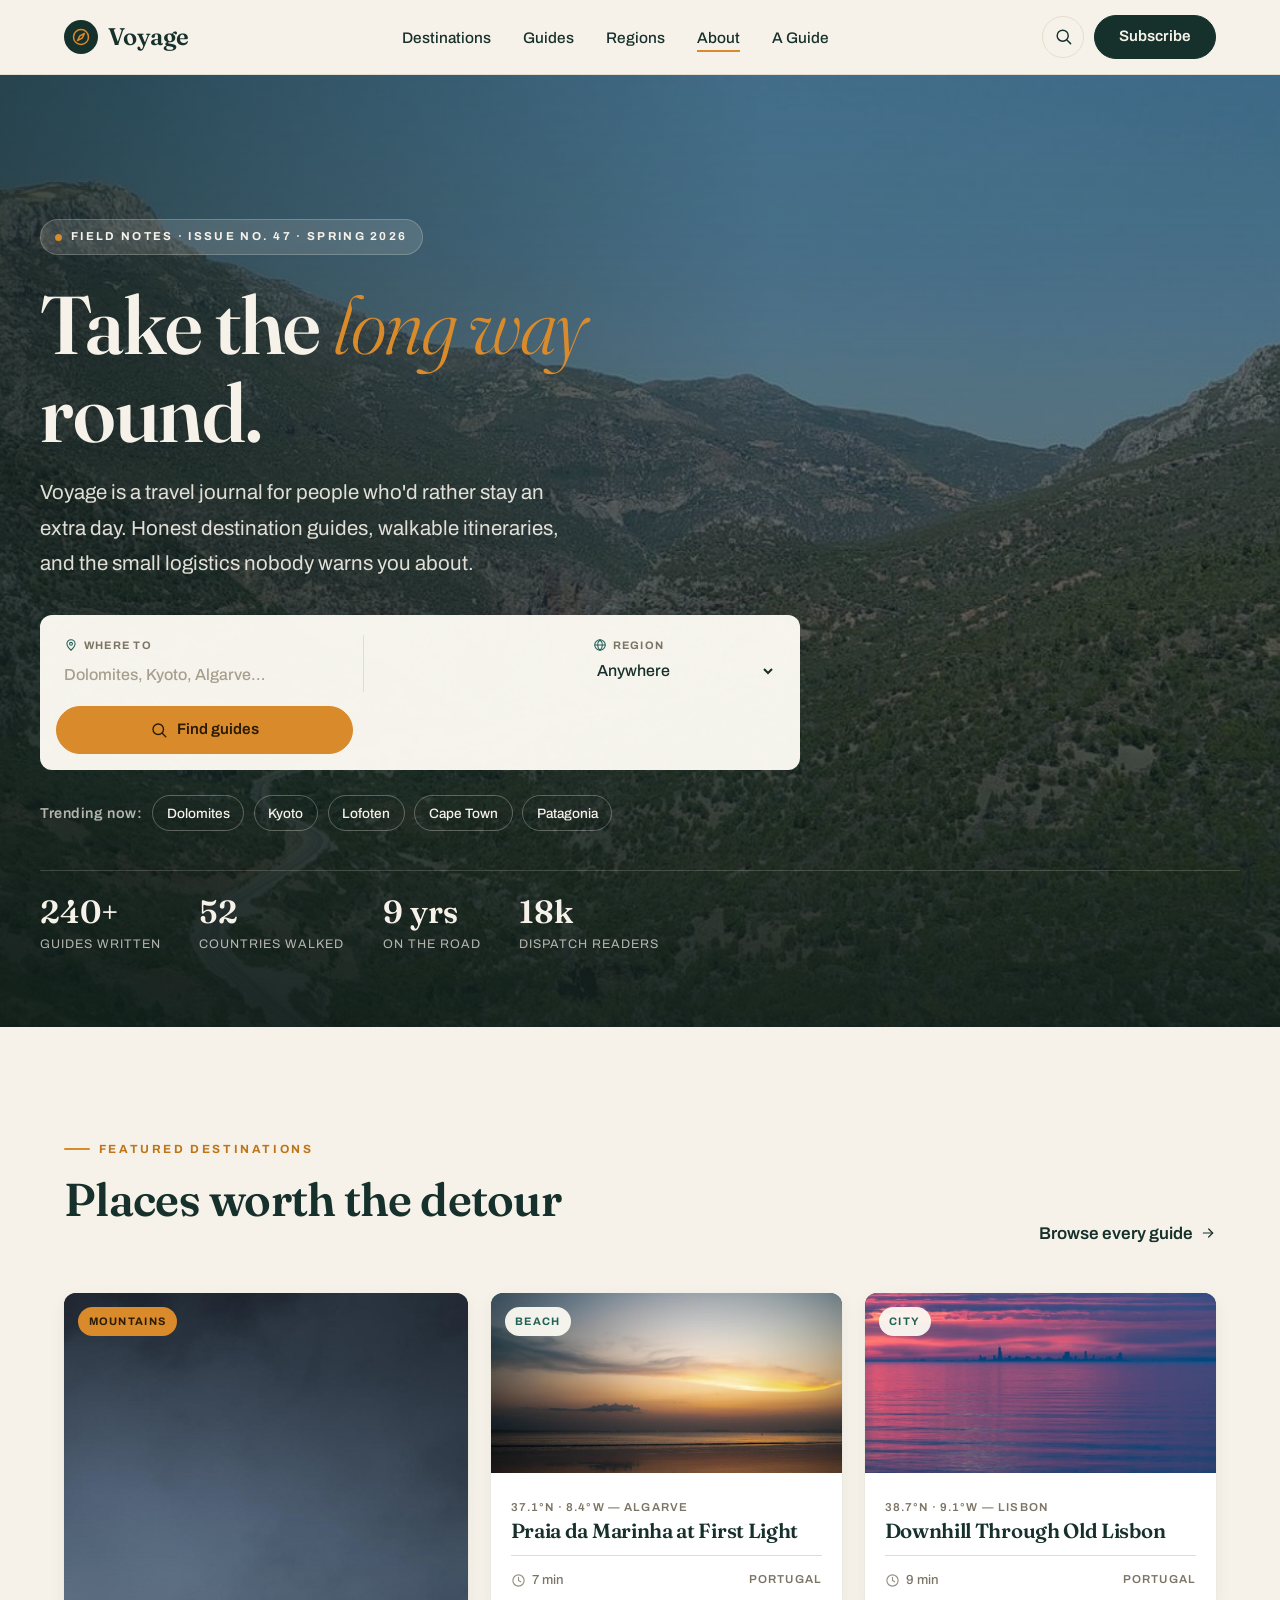
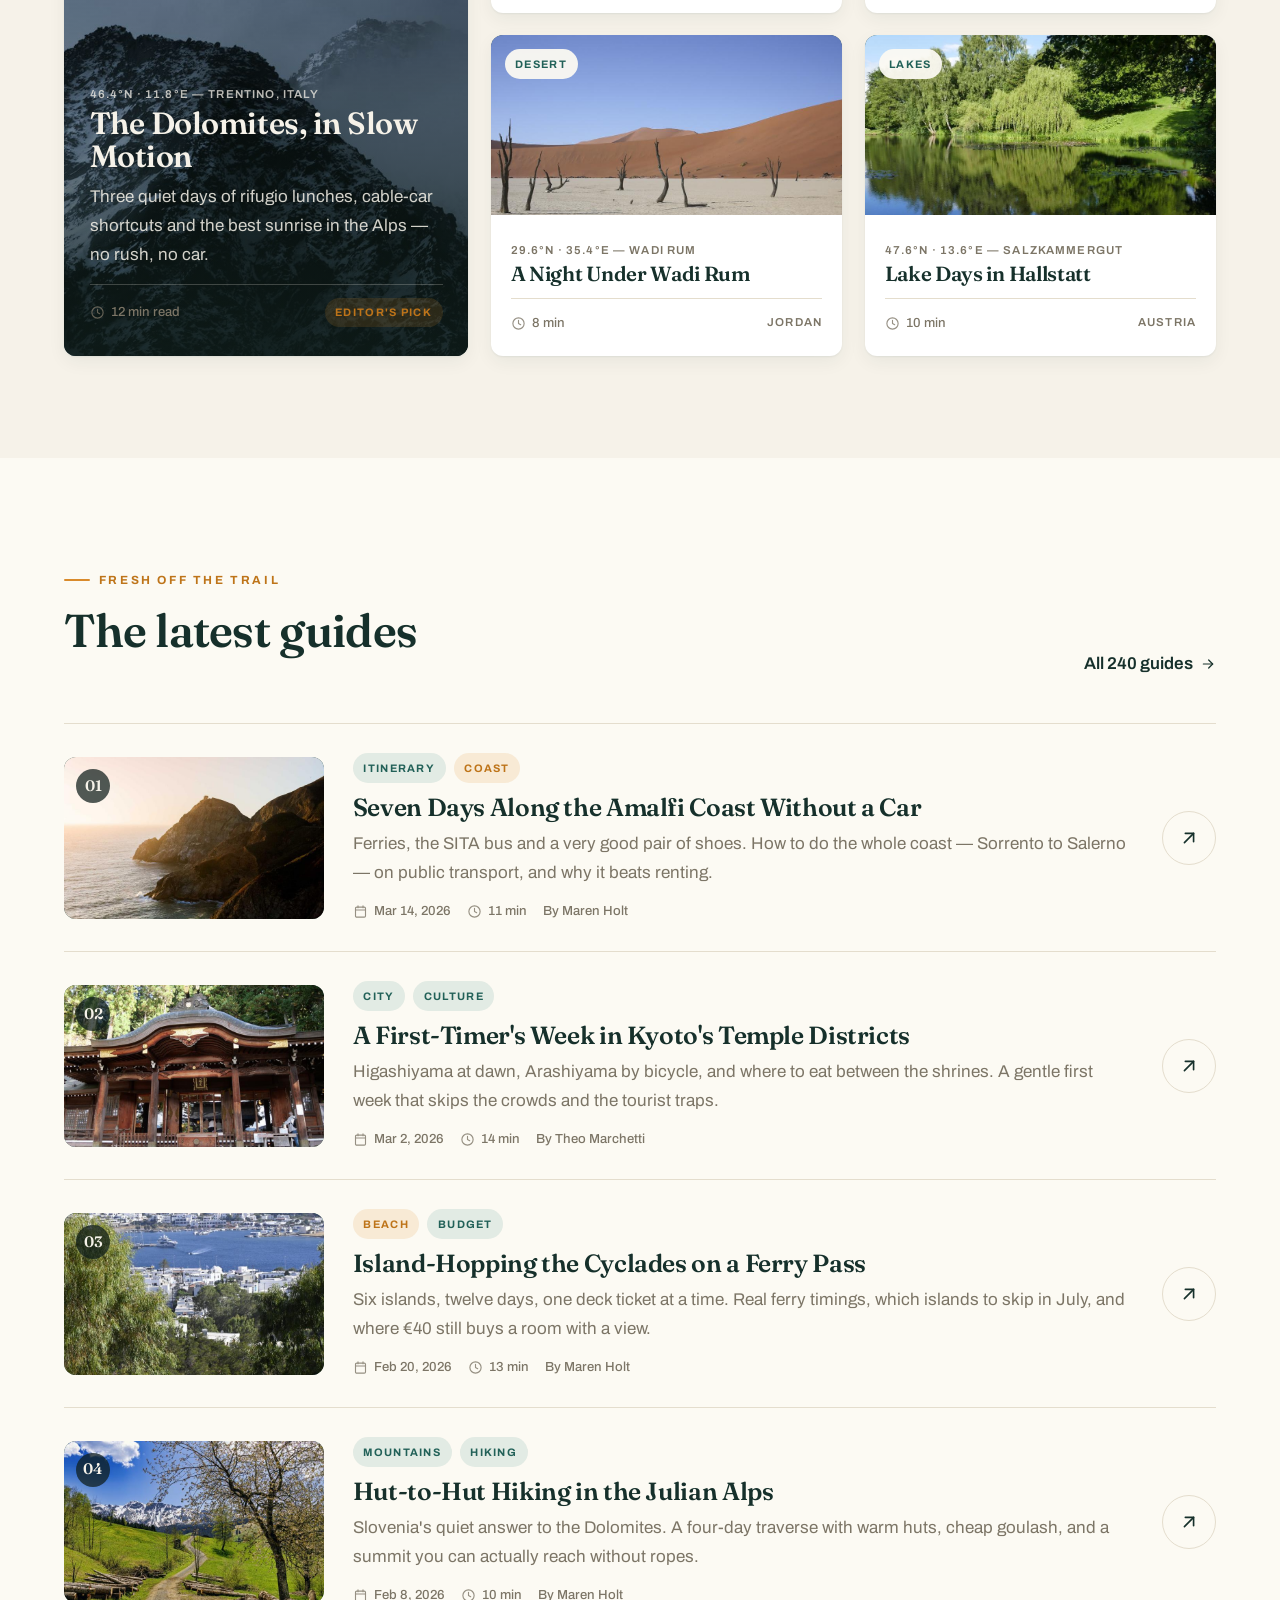
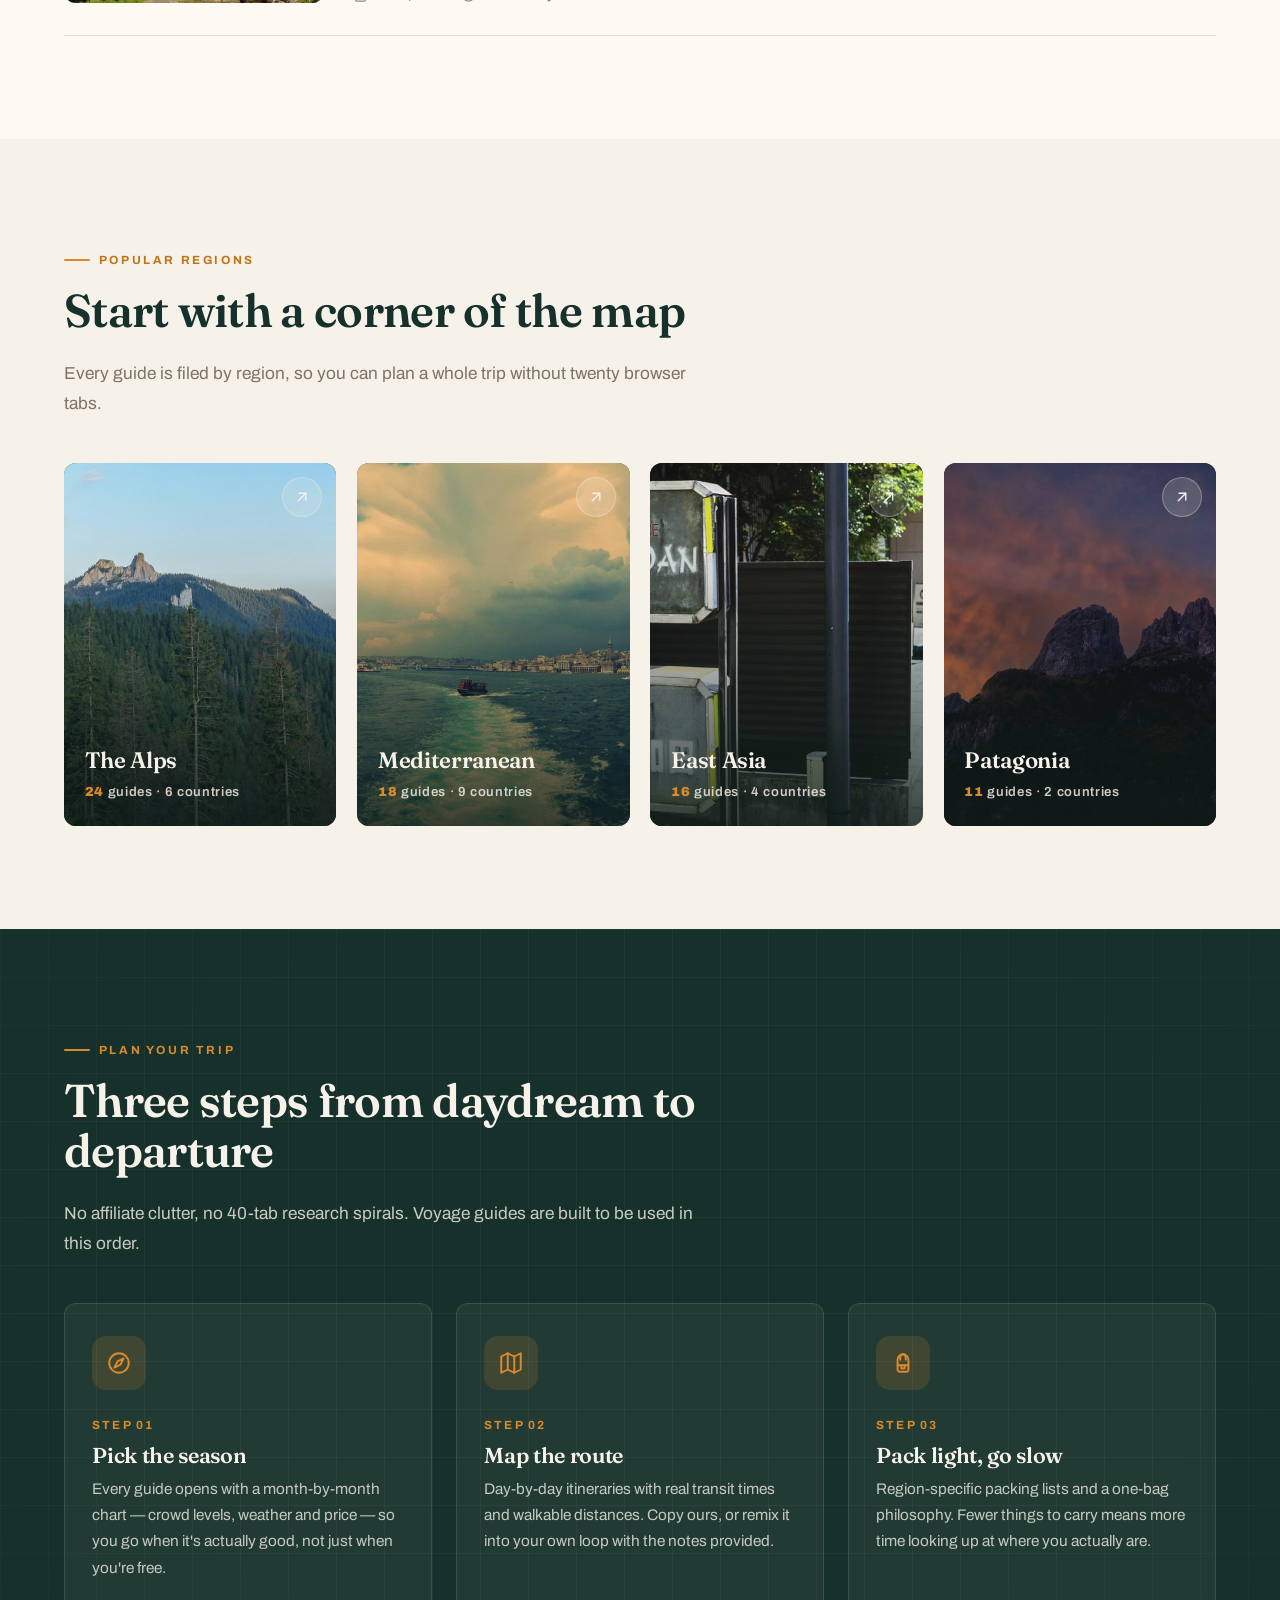
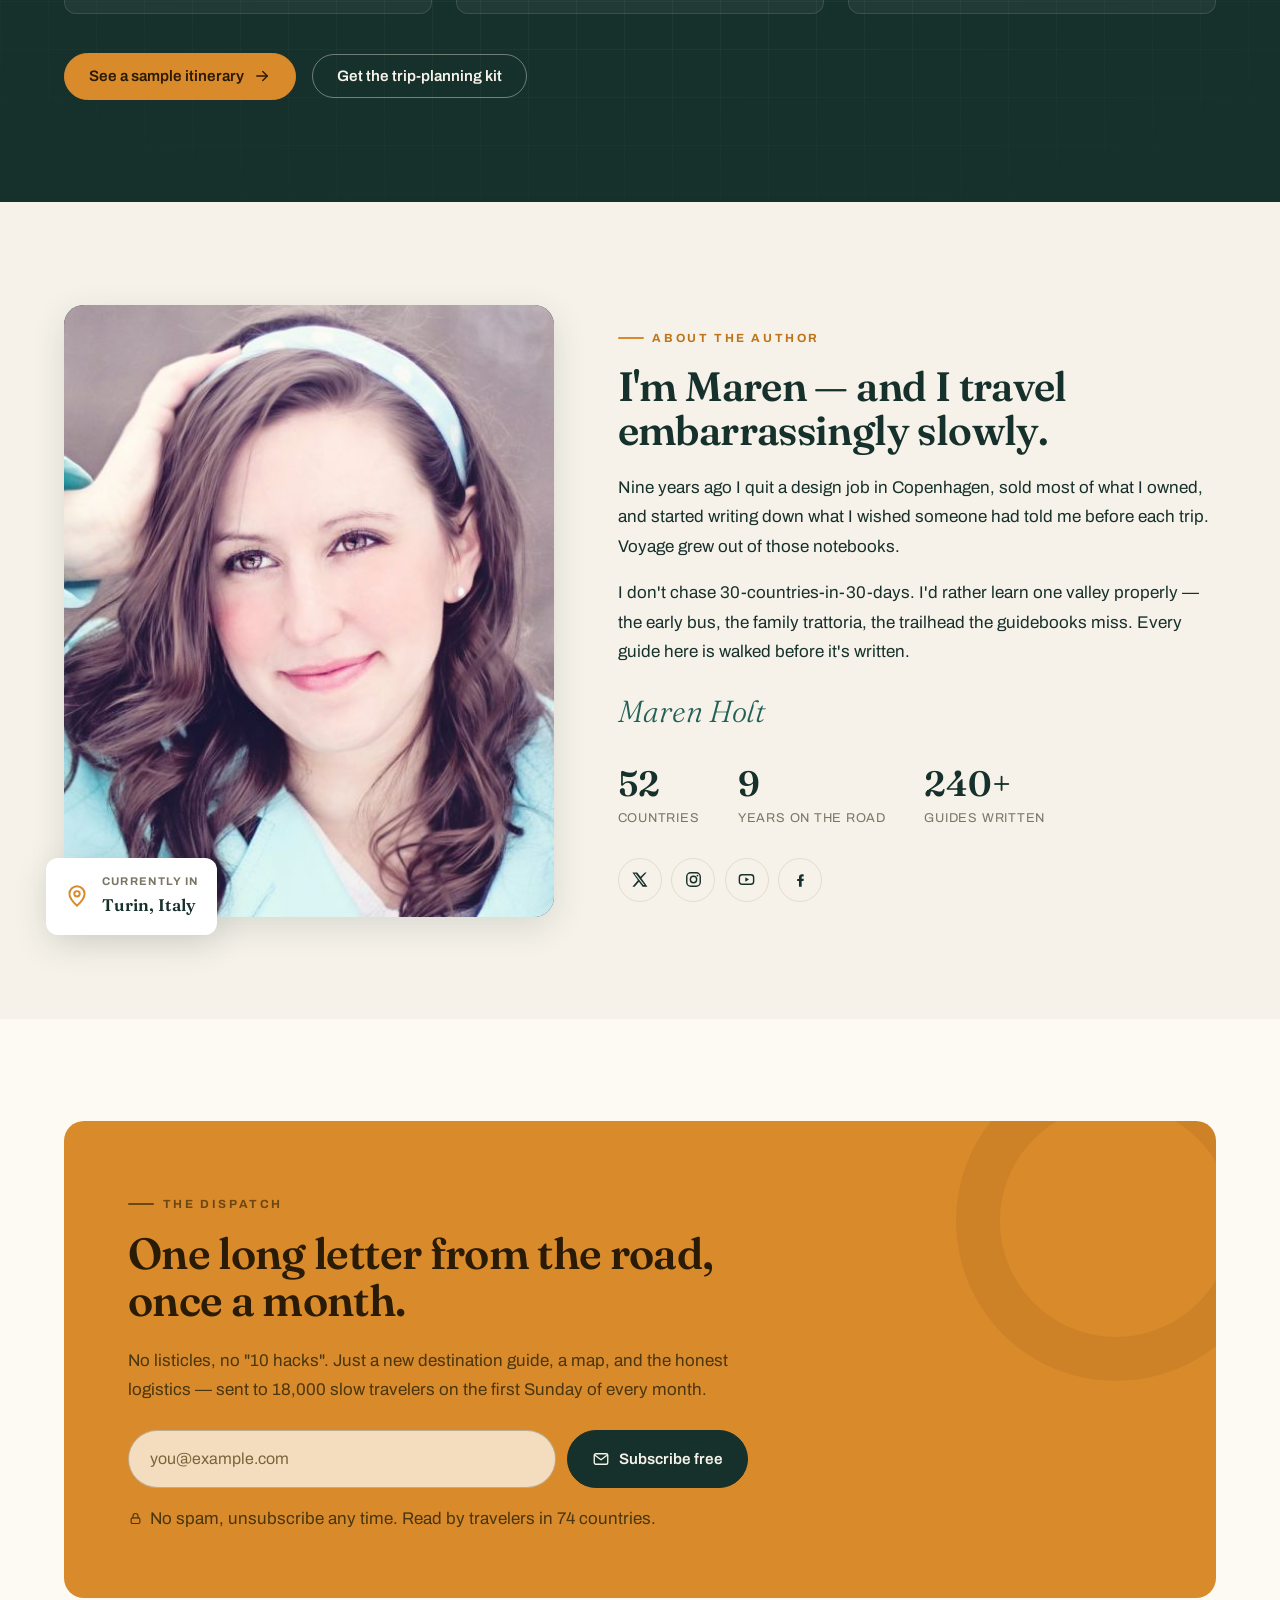
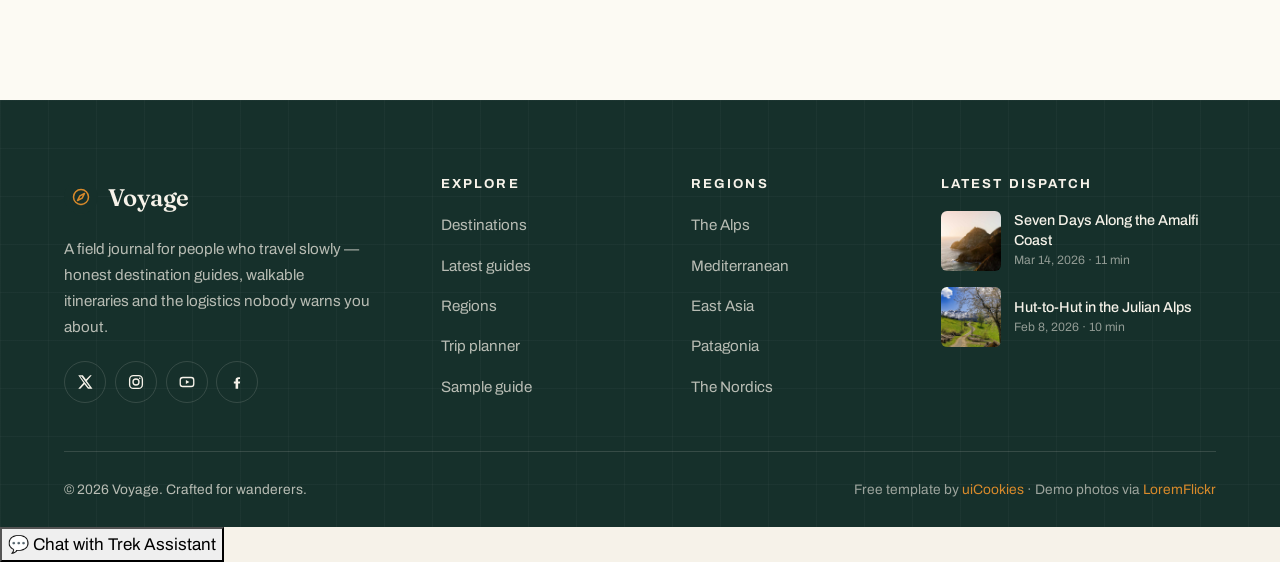
==== commit b12eabf1: "Integrate chatbot button and chat window Added chatbot button and chat window for user interaction." ====
--- a/index.html
+++ b/index.html
@@ -527,5 +527,17 @@
 
   <script src="js/vendor/bootstrap.bundle.min.js"></script>
   <script src="js/main.js"></script>
+  <!-- Chatbot Button -->
+<div id="chatbot-container">
+  <button id="chatbot-btn">💬 Chat with Trek Assistant</button>
+</div>
+
+<!-- Chat Window -->
+<div id="chat-window" style="display:none;">
+  <div id="chat-log"></div>
+  <input type="text" id="user-input" placeholder="Ask about treks or fitness...">
+  <button onclick="sendMessage()">Send</button>
+</div>
+
 </body>
 </html>
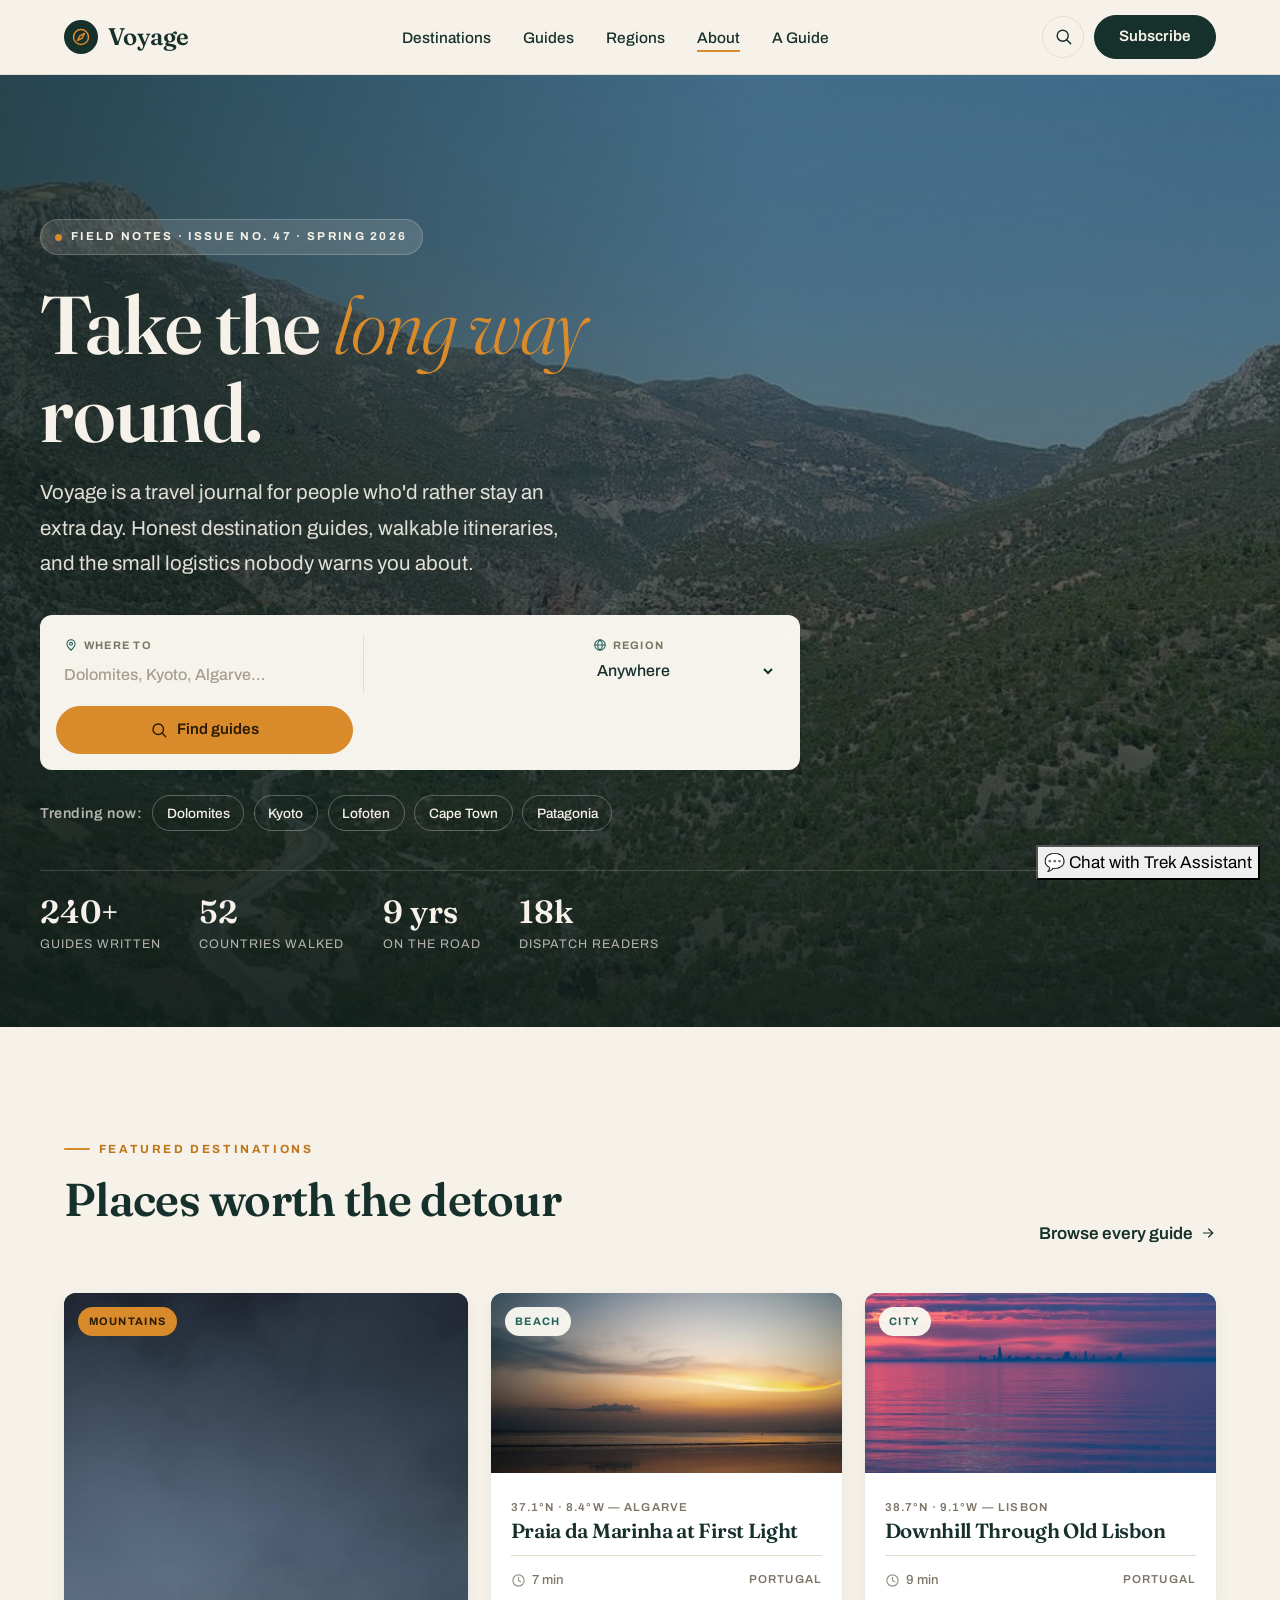
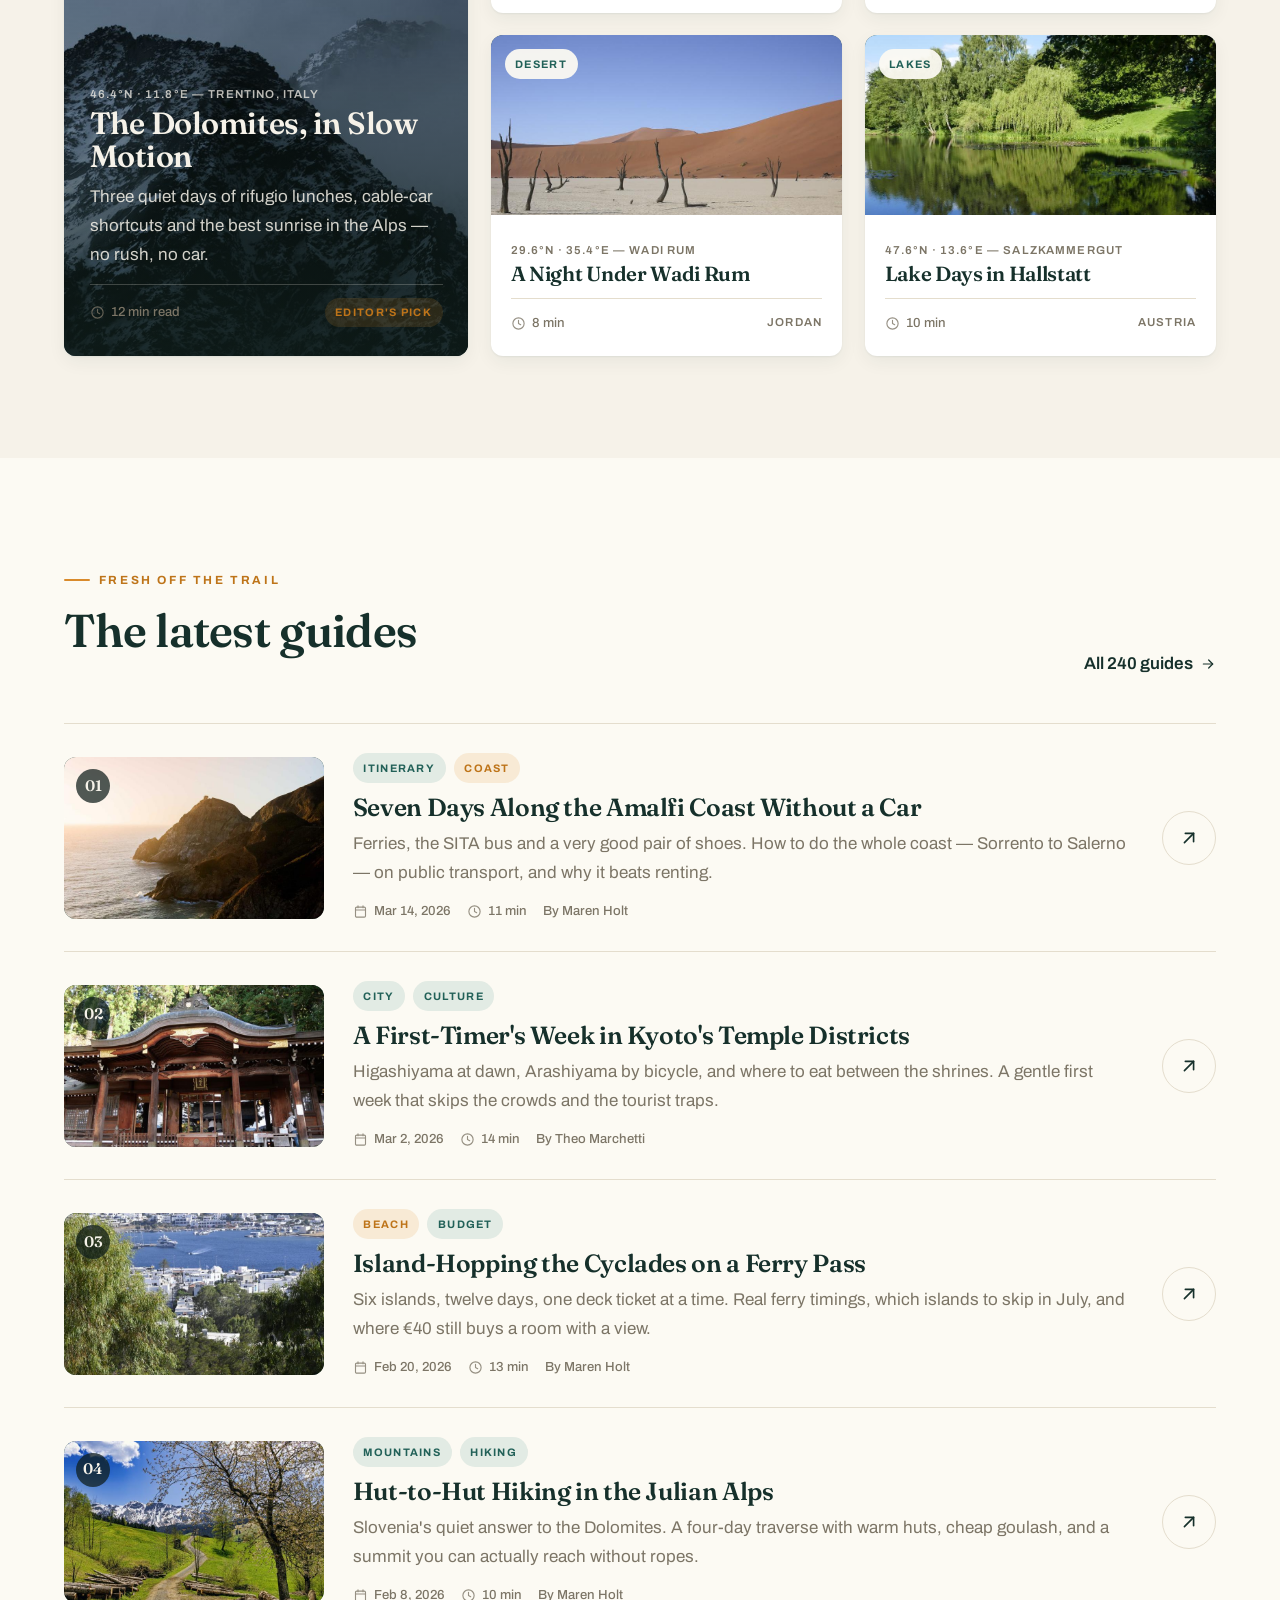
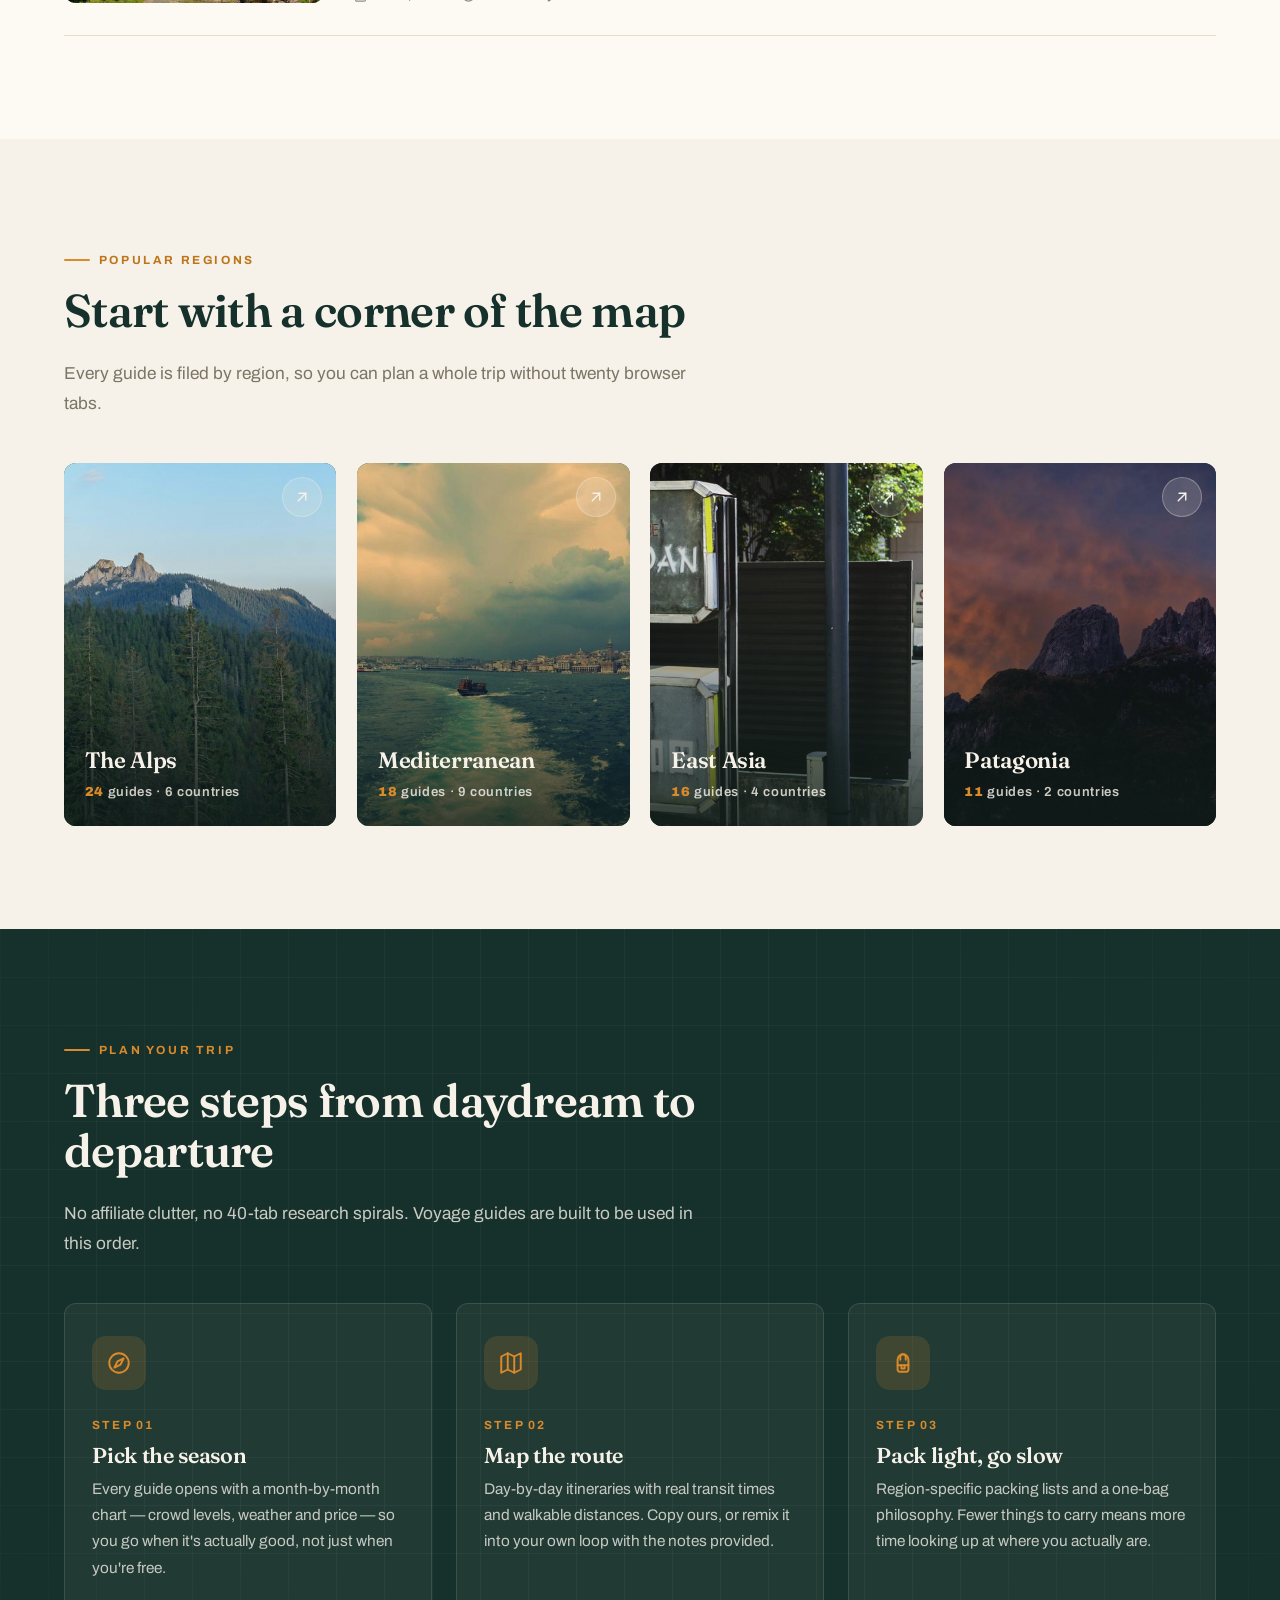
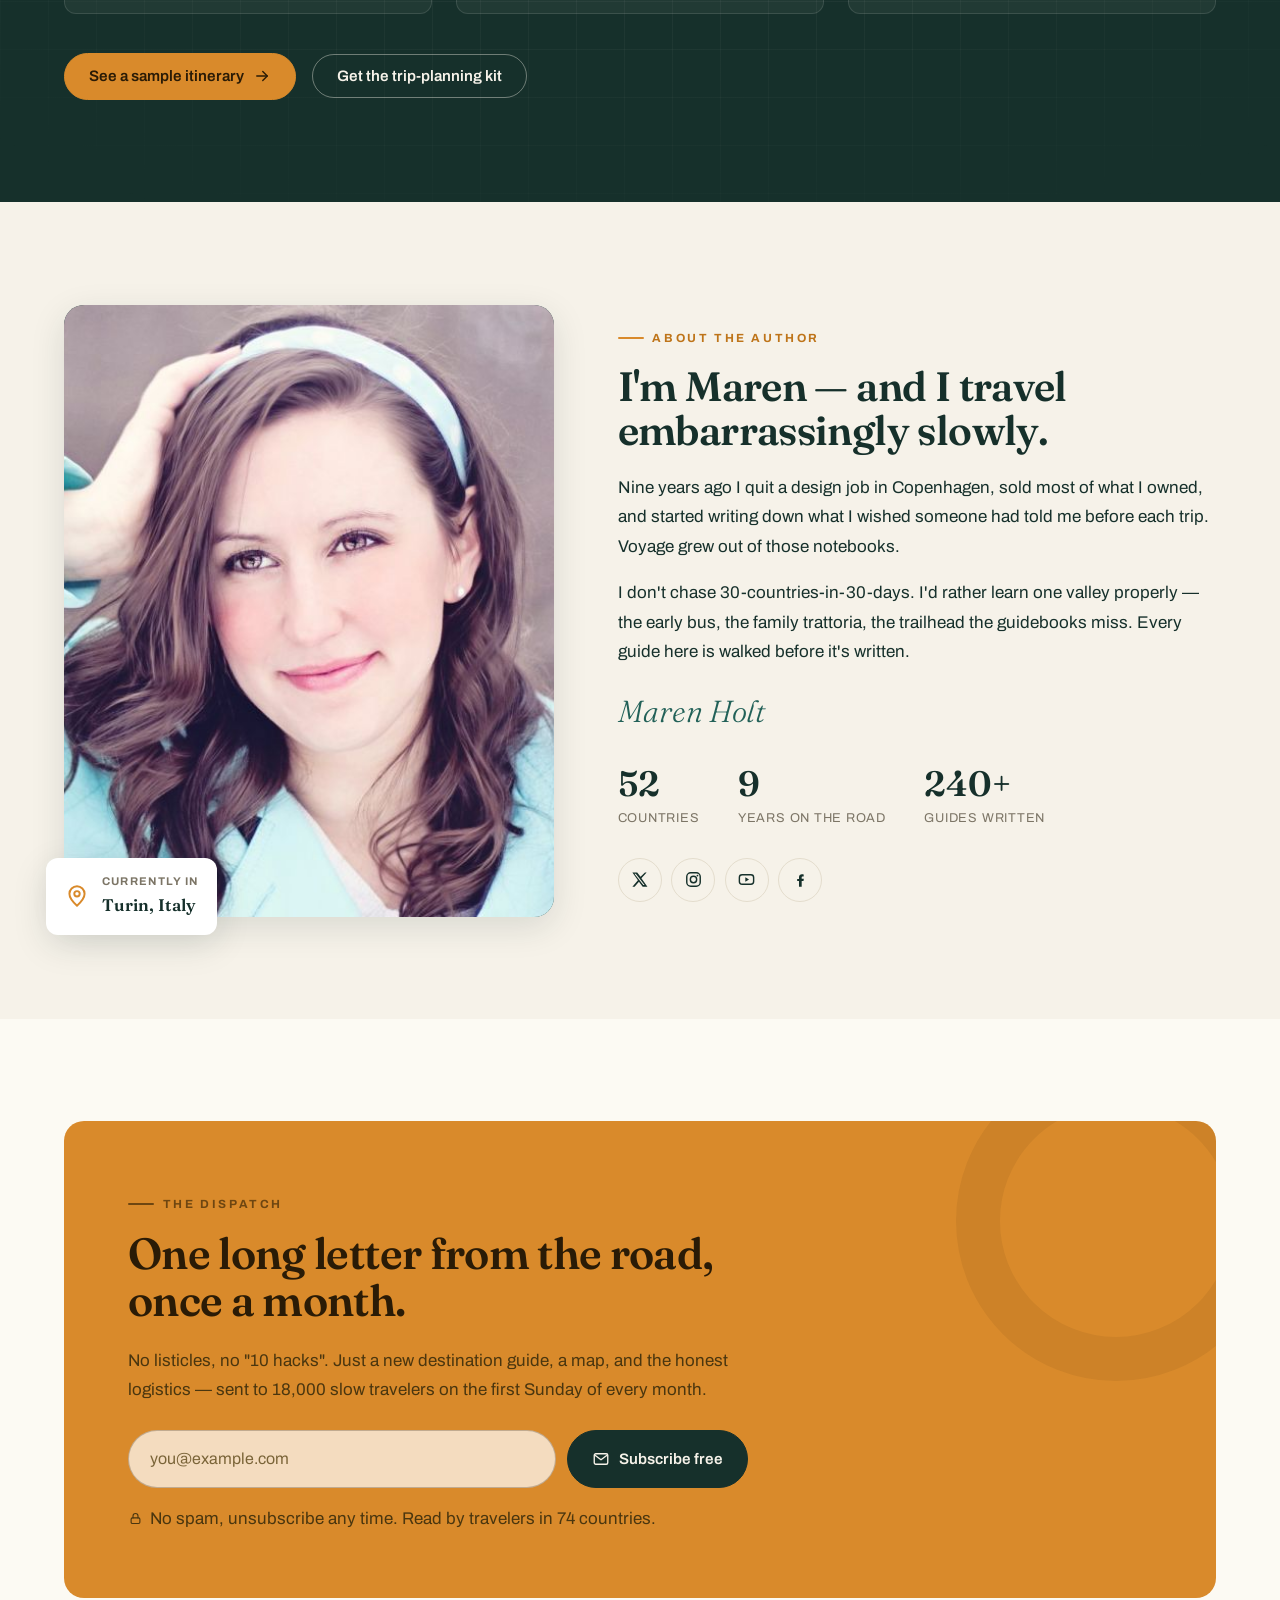
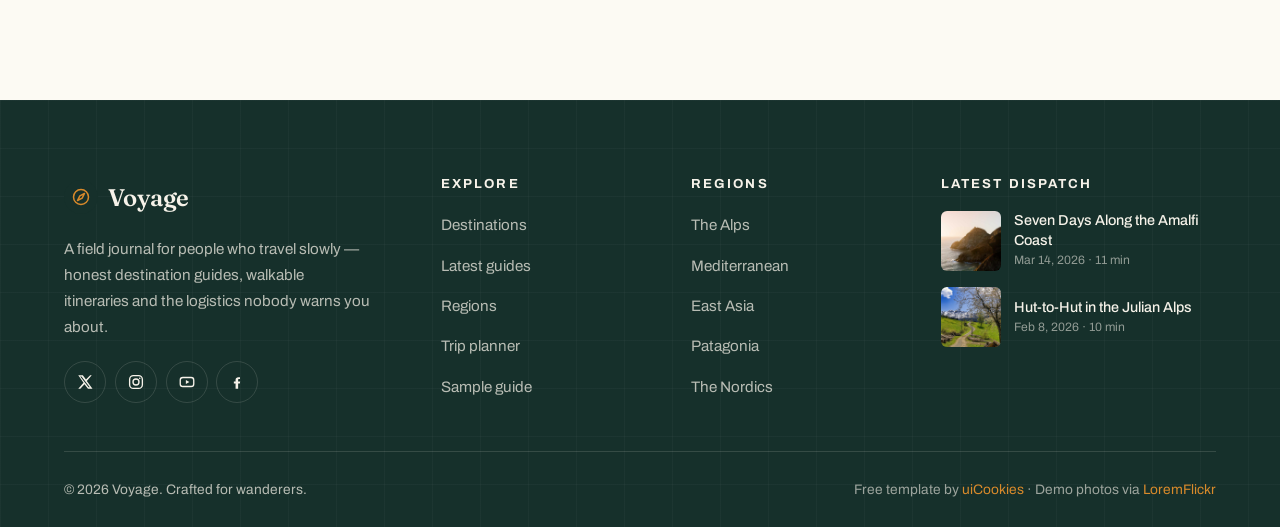
==== commit 49ba8402: "Add script tag for external JavaScript file" ====
--- a/index.html
+++ b/index.html
@@ -538,6 +538,9 @@
   <input type="text" id="user-input" placeholder="Ask about treks or fitness...">
   <button onclick="sendMessage()">Send</button>
 </div>
-
+<script src="js/script.js"></script>
 </body>
 </html>
+
+</body>
+</html>
--- a/css/style.css
+++ b/css/style.css
@@ -768,3 +768,26 @@
 .js .reveal { opacity: 0; transform: translateY(22px); transition: opacity .7s ease, transform .7s ease; }
 .js .reveal.in { opacity: 1; transform: none; }
 @media (prefers-reduced-motion: reduce) { .js .reveal { opacity: 1 !important; transform: none !important; } }
+#chatbot-container {
+  position: fixed;
+  bottom: 20px;
+  right: 20px;
+}
+
+#chat-window {
+  position: fixed;
+  bottom: 70px;
+  right: 20px;
+  width: 300px;
+  height: 400px;
+  background: #f9f9f9;
+  border: 1px solid #ccc;
+  padding: 10px;
+  overflow-y: auto;
+}
+#chat-log {
+  height: 320px;
+  overflow-y: auto;
+  margin-bottom: 10px;
+}
+
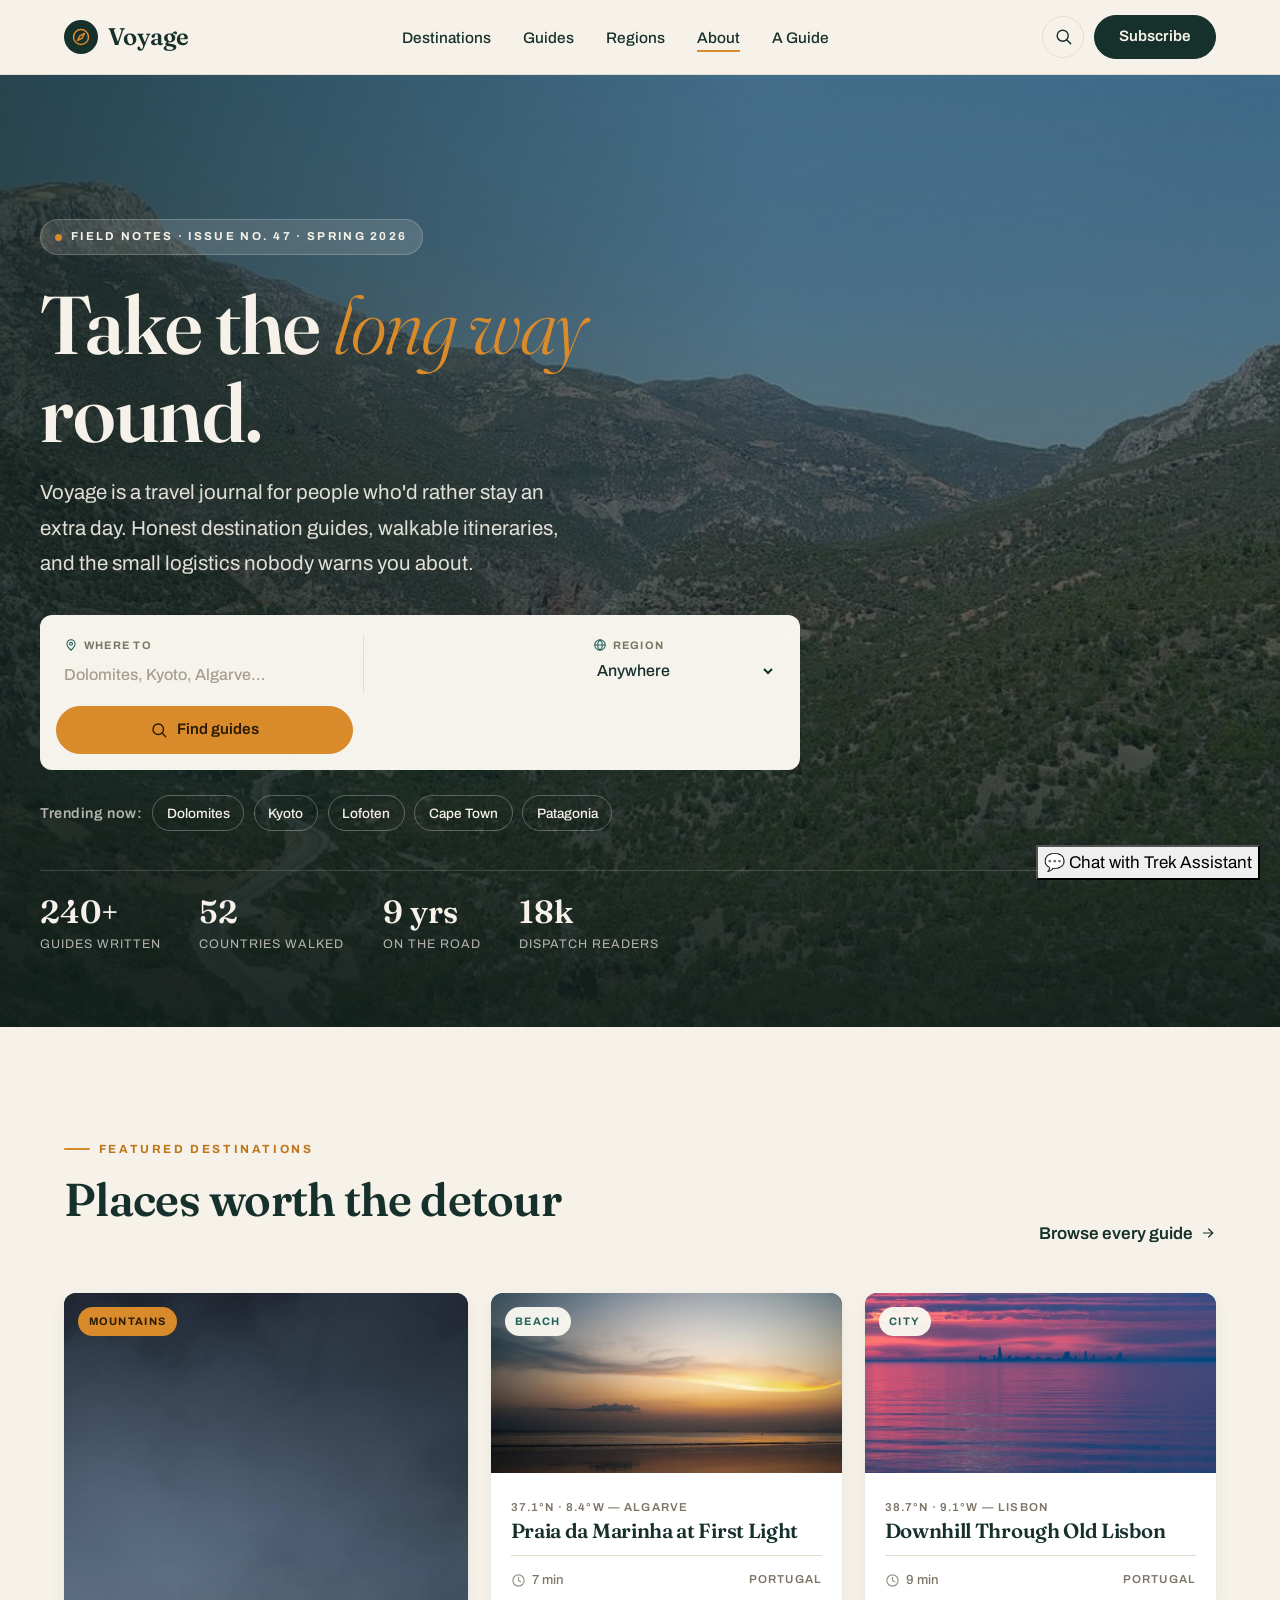
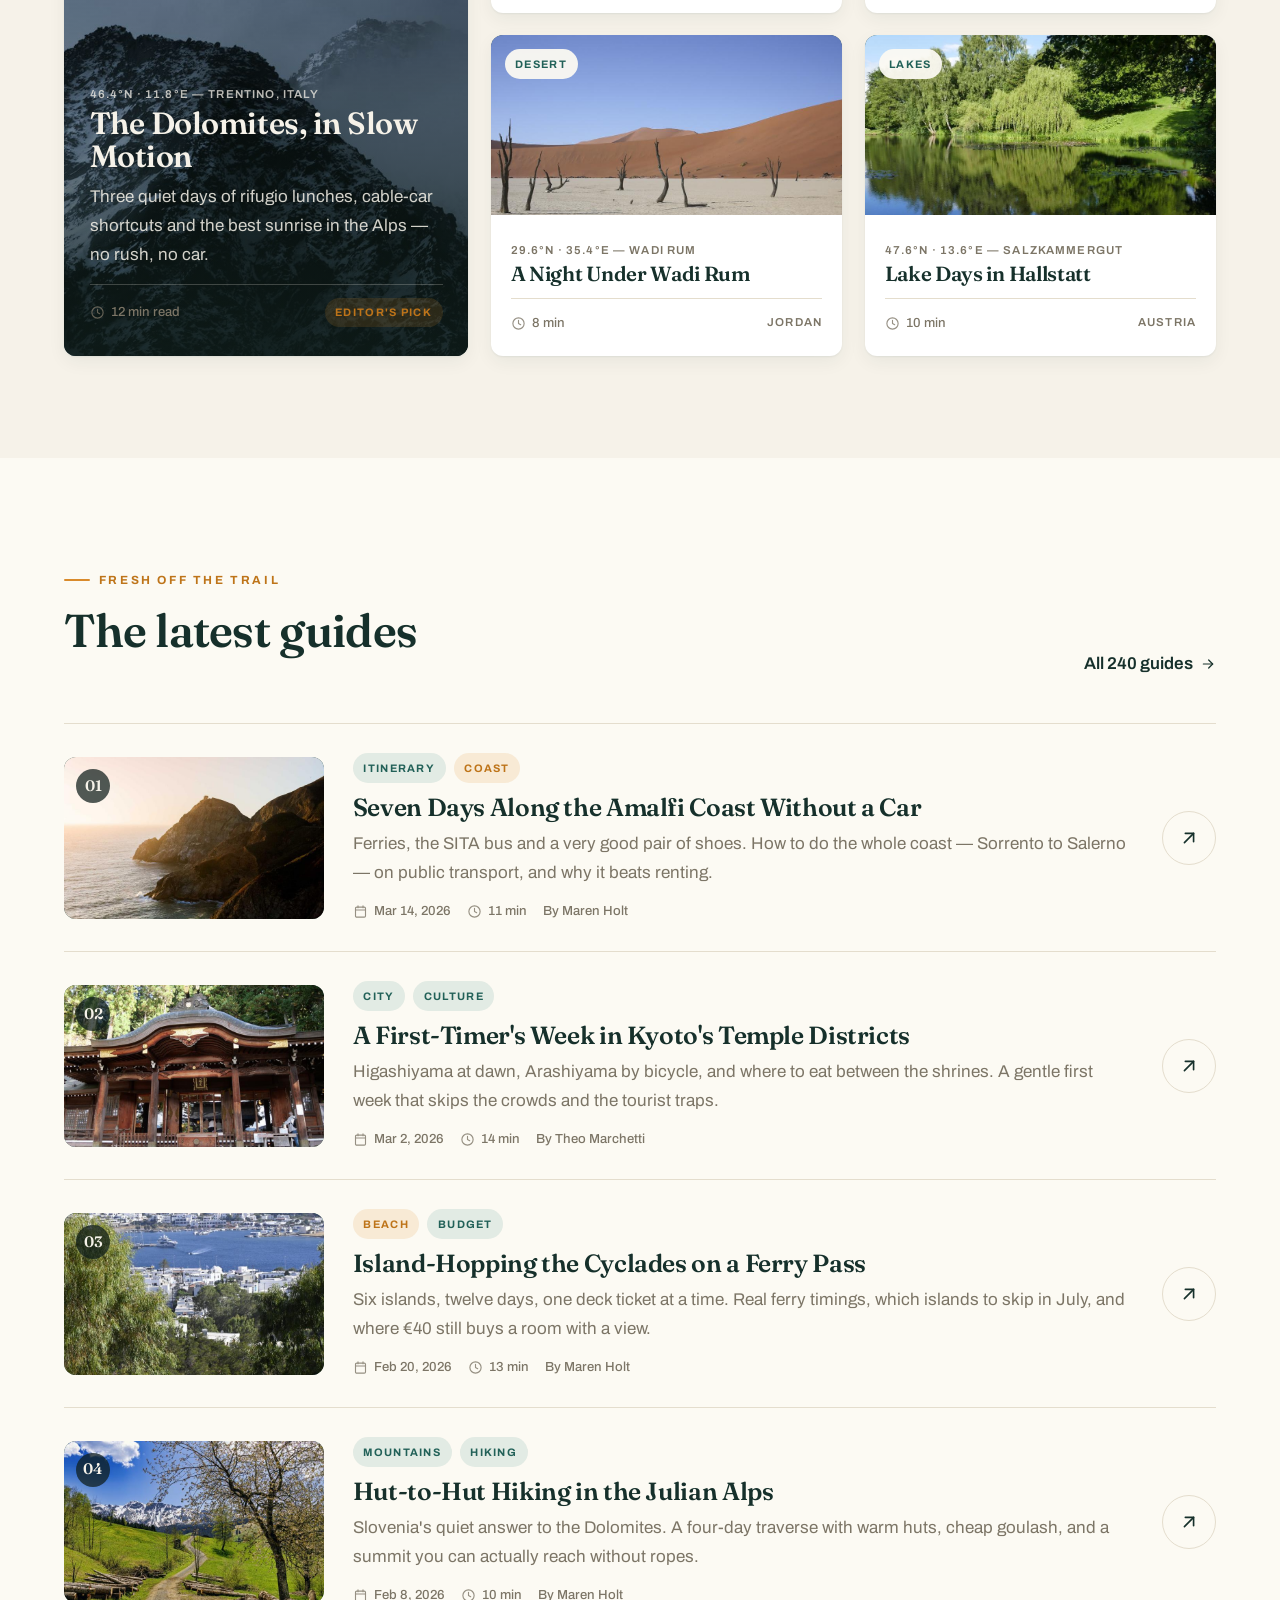
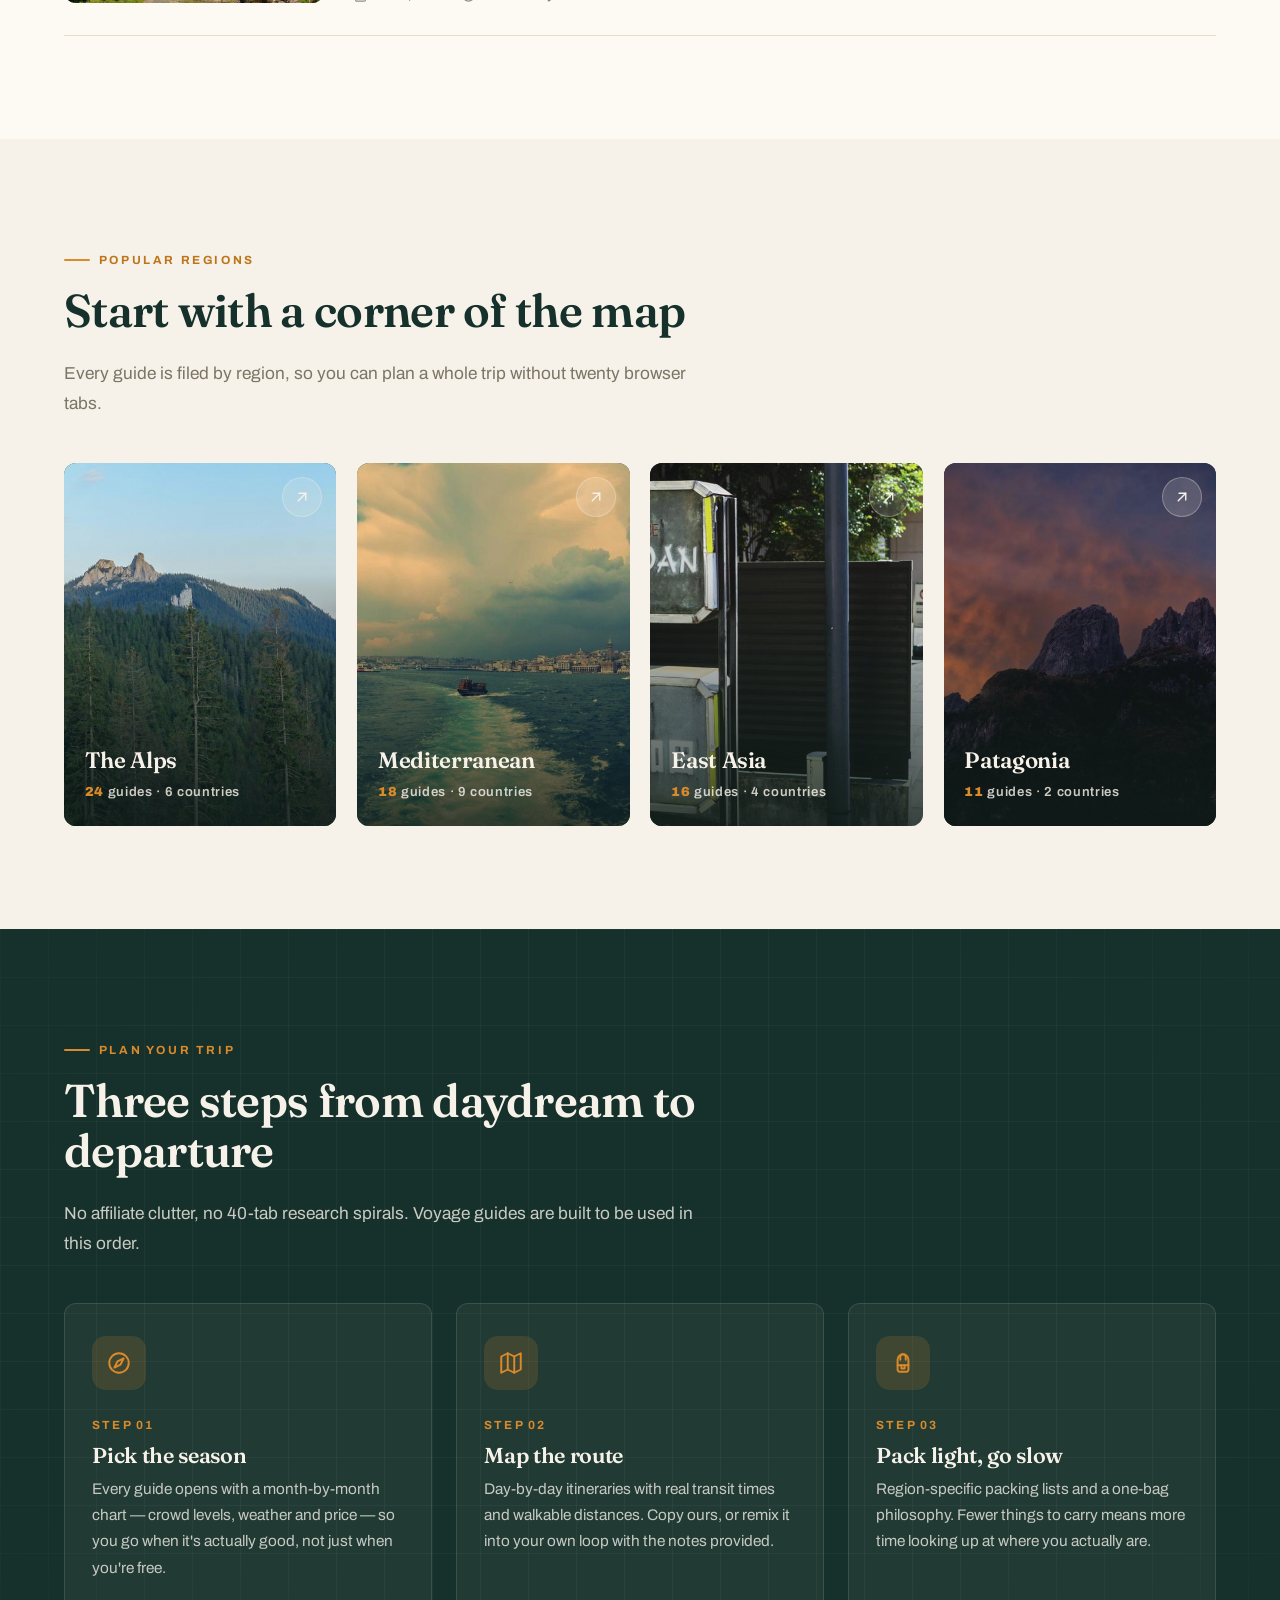
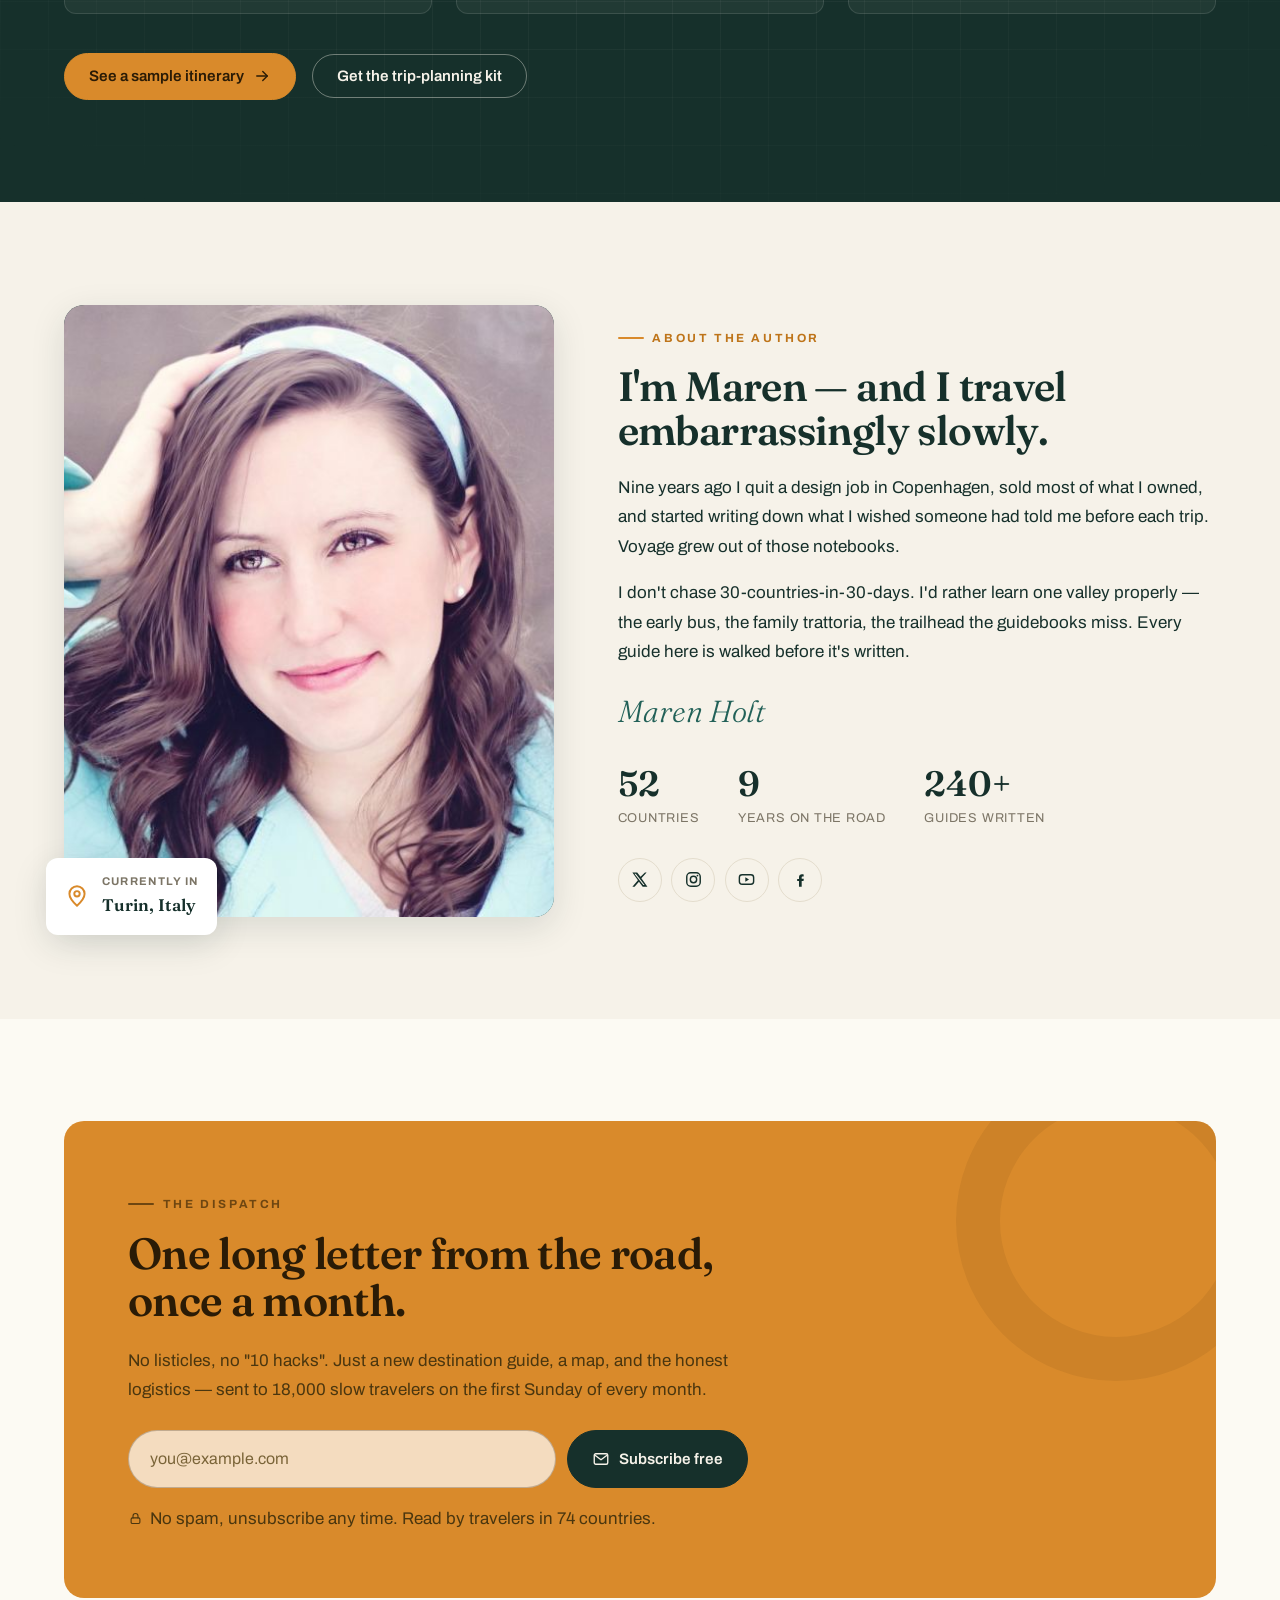
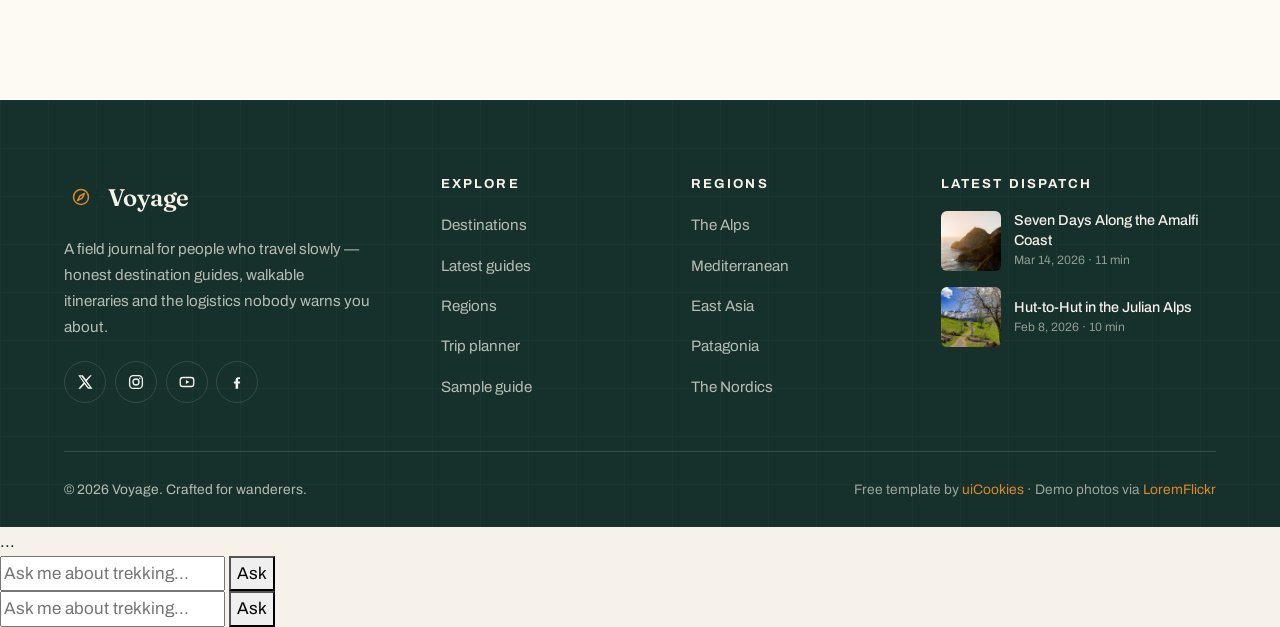
==== commit 957cebda: "Update index.html" ====
--- a/index.html
+++ b/index.html
@@ -531,16 +531,42 @@
 <div id="chatbot-container">
   <button id="chatbot-btn">💬 Chat with Trek Assistant</button>
 </div>
-
-<!-- Chat Window -->
-<div id="chat-window" style="display:none;">
-  <div id="chat-log"></div>
-  <input type="text" id="user-input" placeholder="Ask about treks or fitness...">
-  <button onclick="sendMessage()">Send</button>
+  ...
+<!-- Other page content -->
+
+<!-- Chatbot UI -->
+<div id="chatbot"></div>
+<div>
+  <input type="text" id="userInput" placeholder="Ask me about trekking...">
+  <button onclick="askAI(document.getElementById('userInput').value)">Ask</button>
 </div>
-<script src="js/script.js"></script>
+
+<!-- Scripts -->
+<script src="js/script.js"></script> <!-- your existing template script -->
+<script>
+async function askAI(question) {
+  const response = await fetch("https://api.openai.com/v1/chat/completions", {
+    method: "POST",
+    headers: {
+      "Content-Type": "application/json",
+      "Authorization": "Bearer YOUR_API_KEY" // replace with your key
+    },
+    body: JSON.stringify({
+      model: "gpt-3.5-turbo",
+      messages: [{ role: "user", content: question }]
+    })
+  });
+  const data = await response.json();
+  document.getElementById("chatbot").innerText = data.choices[0].message.content;
+}
+</script>
 </body>
 </html>
+<div>
+  <input type="text" id="userInput" placeholder="Ask me about trekking...">
+  <button onclick="askAI(document.getElementById('userInput').value)">Ask</button>
+</div>
+
 
 </body>
 </html>
